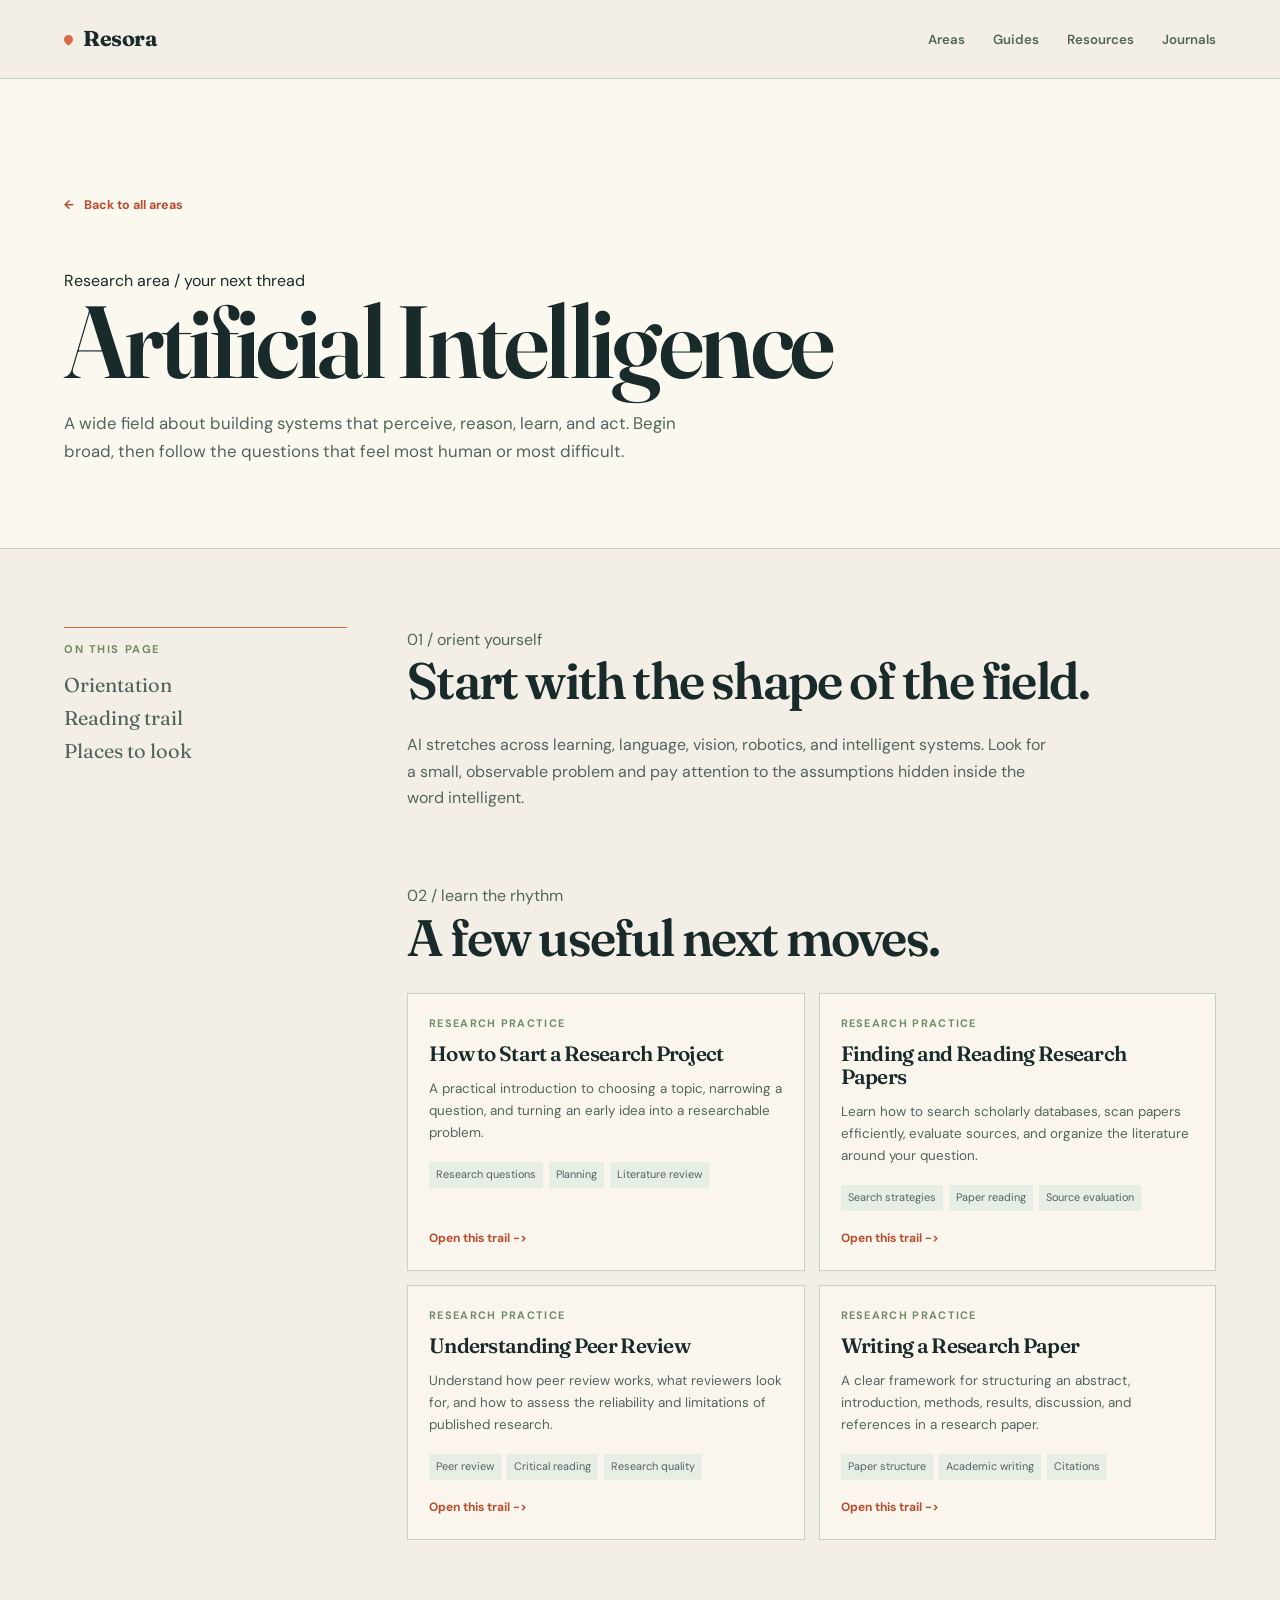
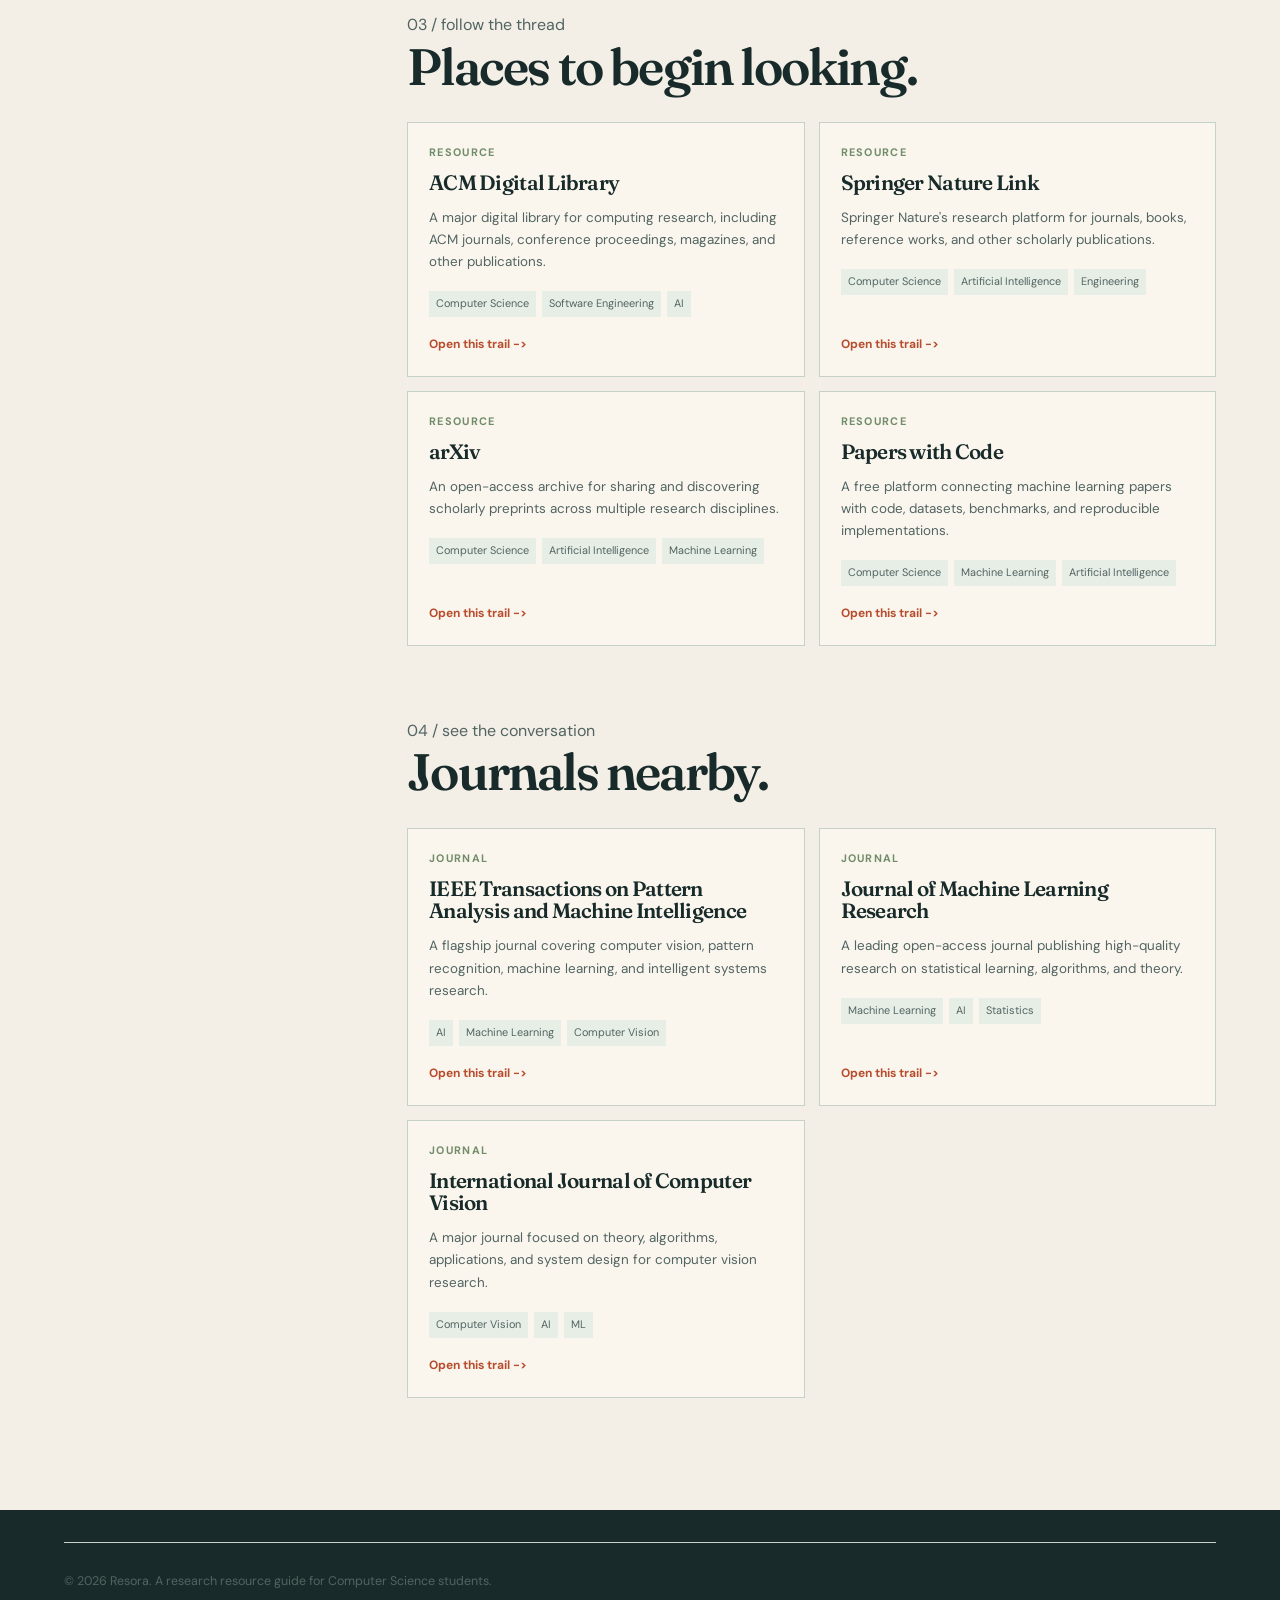
==== area.html @ b77bb951 "feat: divide sections into seprate html files" ====
<!DOCTYPE html>
<html lang="en">
  <head>
    <meta charset="UTF-8" />
    <meta name="viewport" content="width=device-width, initial-scale=1.0" />
    <meta name="description" content="A focused Computer Science research area guide from Resora." />
    <title>Research Area | Resora</title>
    <link rel="stylesheet" href="style.css" />
  </head>
  <body class="area-page">
    <header>
      <nav>
        <a href="index.html" aria-label="Resora home">Resora</a>
        <ul>
          <li><a href="index.html#areas">Areas</a></li>
          <li><a href="index.html#guides">Guides</a></li>
          <li><a href="index.html#resources">Resources</a></li>
          <li><a href="index.html#journals">Journals</a></li>
        </ul>
      </nav>
    </header>

    <main>
      <section class="area-hero">
        <div class="area-hero-inner">
          <a class="area-back" href="index.html#areas">Back to all areas</a>
          <p class="eyebrow">Research area / your next thread</p>
          <h1 id="area-title">Research area</h1>
          <p class="area-intro" id="area-intro"></p>
        </div>
      </section>

      <div class="area-content">
        <aside class="area-sidebar">
          <p>On this page</p>
          <span>Orientation<br />Reading trail<br />Places to look</span>
        </aside>

        <div>
          <section class="area-section">
            <p class="eyebrow">01 / orient yourself</p>
            <h2>Start with the shape of the field.</h2>
            <p id="area-description"></p>
          </section>

          <section class="area-section">
            <p class="eyebrow">02 / learn the rhythm</p>
            <h2>A few useful next moves.</h2>
            <div class="area-results" id="guide-results"></div>
          </section>

          <section class="area-section">
            <p class="eyebrow">03 / follow the thread</p>
            <h2>Places to begin looking.</h2>
            <div class="area-results" id="resource-results"></div>
          </section>

          <section class="area-section">
            <p class="eyebrow">04 / see the conversation</p>
            <h2>Journals nearby.</h2>
            <div class="area-results" id="journal-results"></div>
          </section>
        </div>
      </div>
    </main>

    <footer>
      <p class="area-footer">&copy; 2026 Resora. A research resource guide for Computer Science students.</p>
    </footer>

    <script type="module" src="area.js"></script>
  </body>
</html>
---- style.css ----
@import url('https://fonts.googleapis.com/css2?family=DM+Sans:wght@400;500;600;700&family=Fraunces:opsz,wght@9..144,500;9..144,600;9..144,700&display=swap');

:root {
  --ink: #182b2a;
  --ink-soft: #526462;
  --paper: #f3efe7;
  --paper-light: #fbf8f0;
  --paper-deep: #e3ebe4;
  --line: #c6d1c8;
  --accent: #d96b43;
  --accent-dark: #b84c2d;
  --moss: #718c68;
  --max-width: 1180px;
  --serif: "Fraunces", Georgia, serif;
  --sans: "DM Sans", Arial, sans-serif;
}

* {
  margin: 0;
  padding: 0;
  box-sizing: border-box;
}

html {
  scroll-behavior: smooth;
}

body {
  min-width: 320px;
  color: var(--ink);
  background: var(--paper);
  font-family: var(--sans);
  line-height: 1.65;
}

body::before {
  position: fixed;
  inset: 0;
  z-index: -1;
  pointer-events: none;
  content: "";
  opacity: 0.34;
  background-image: linear-gradient(115deg, rgba(113, 140, 104, 0.08) 1px, transparent 1px), linear-gradient(25deg, rgba(217, 107, 67, 0.05) 1px, transparent 1px);
  background-size: 74px 74px, 108px 108px;
}

a {
  color: inherit;
  text-decoration: none;
}

button,
input,
select,
textarea {
  font: inherit;
}

header {
  position: sticky;
  top: 0;
  z-index: 10;
  border-bottom: 1px solid var(--line);
  background: rgba(243, 239, 231, 0.92);
}

nav,
main > section > div,
footer > p {
  width: min(90%, var(--max-width));
  margin: 0 auto;
}

nav {
  min-height: 78px;
  display: flex;
  align-items: center;
  justify-content: space-between;
  gap: 32px;
}

nav > a {
  color: var(--ink);
  font-family: var(--serif);
  font-size: 1.35rem;
  font-weight: 700;
  letter-spacing: -0.02em;
}

nav > a::before {
  display: inline-block;
  width: 9px;
  height: 9px;
  margin: 0 10px 2px 0;
  content: "";
  background: var(--accent);
  border-radius: 50% 50% 50% 0;
  transform: rotate(-45deg);
}

nav ul {
  display: flex;
  gap: 28px;
  list-style: none;
}

nav li a {
  position: relative;
  color: var(--ink-soft);
  font-size: 0.83rem;
  font-weight: 600;
}

nav li a::after {
  position: absolute;
  right: 0;
  bottom: -8px;
  left: 0;
  height: 2px;
  content: "";
  background: var(--accent);
  transform: scaleX(0);
  transform-origin: left;
  transition: transform 180ms ease;
}

nav li a:hover,
nav li a:focus-visible {
  color: var(--accent-dark);
}

nav li a:hover::after,
nav li a:focus-visible::after {
  transform: scaleX(1);
}

main > section {
  padding: 112px 0;
  border-bottom: 1px solid var(--line);
}

main > section > div > p:first-child {
  margin-bottom: 14px;
  color: var(--moss);
  font-size: 0.72rem;
  font-weight: 700;
  letter-spacing: 0.16em;
  text-transform: uppercase;
}

h1,
h2,
h3 {
  font-family: var(--serif);
  font-weight: 600;
  letter-spacing: -0.035em;
}

h2 {
  margin-bottom: 13px;
  font-size: clamp(2rem, 4vw, 3.25rem);
  line-height: 1.08;
}

main > section > div > p:nth-of-type(2) {
  max-width: 650px;
  color: var(--ink-soft);
}

.resource-controls {
  margin-top: 30px;
}

.search-label {
  display: block;
  margin-bottom: 8px;
  color: var(--ink);
  font-size: 0.78rem;
  font-weight: 700;
}

#search-input {
  width: min(100%, 520px);
  min-height: 48px;
  padding: 0 15px;
  border: 1px solid var(--line);
  color: var(--ink);
  background: var(--paper);
}

#search-input:focus {
  outline: 2px solid var(--accent);
  outline-offset: 2px;
}

.category-list {
  display: flex;
  flex-wrap: wrap;
  gap: 8px;
  margin-top: 16px;
}

.category-btn {
  padding: 8px 12px;
  border: 1px solid var(--line);
  color: var(--ink-soft);
  background: transparent;
  cursor: pointer;
  font-size: 0.76rem;
  font-weight: 600;
}

.category-btn:hover,
.category-btn:focus-visible,
.category-btn.active {
  border-color: var(--ink);
  color: var(--paper-light);
  background: var(--ink);
}

#hero {
  position: relative;
  min-height: 680px;
  display: flex;
  align-items: center;
  overflow: hidden;
  background: var(--paper-light);
}

#hero::before {
  position: absolute;
  top: 13%;
  right: 7%;
  width: min(29vw, 360px);
  height: min(29vw, 360px);
  border: 1px solid var(--moss);
  border-radius: 50%;
  content: "";
  transform: rotate(8deg);
}

#hero::after {
  position: absolute;
  top: 18%;
  right: 11%;
  width: min(23vw, 285px);
  height: min(23vw, 285px);
  border: 1px solid var(--accent);
  border-radius: 50%;
  content: "";
  opacity: 0.7;
  transform: rotate(-13deg);
}

#hero > div {
  position: relative;
  z-index: 1;
}

#hero > div::after {
  position: absolute;
  top: 20px;
  right: -230px;
  width: 150px;
  height: 1px;
  content: "";
  background: var(--accent);
  box-shadow: 0 10px 0 var(--line), 0 20px 0 var(--line);
}

#hero h1 {
  max-width: 770px;
  margin-bottom: 25px;
  color: var(--ink);
  font-size: clamp(3.2rem, 7vw, 6.6rem);
  line-height: 0.93;
}

#hero h1::first-line {
  color: var(--ink);
}

#hero > div > p:nth-of-type(2) {
  max-width: 570px;
  font-size: 1.05rem;
}

#hero > div > a {
  display: inline-flex;
  align-items: center;
  min-height: 52px;
  margin-top: 32px;
  padding: 0 21px;
  color: var(--paper-light);
  background: var(--accent);
  font-size: 0.84rem;
  font-weight: 700;
  transition: background 180ms ease, transform 180ms ease;
}

#hero > div > a::after {
  margin-left: 18px;
  content: "";
  color: #ffe8da;
  font-size: 1.1rem;
}

#hero > div > a:hover,
#hero > div > a:focus-visible {
  background: var(--accent-dark);
  transform: translateY(-2px);
}

#resources {
  background: var(--paper-light);
}

#areas,
#journals,
#guides {
  background: var(--paper-deep);
}

.area-list {
  display: grid;
  grid-template-columns: repeat(4, minmax(0, 1fr));
  gap: 10px;
  margin-top: 42px;
}

.area-card {
  min-height: 130px;
  display: flex;
  align-items: flex-end;
  padding: 18px;
  border: 1px solid var(--line);
  color: var(--ink);
  background: rgba(251, 248, 240, 0.72);
  font-family: var(--serif);
  font-size: 1.15rem;
  line-height: 1.15;
  transition: color 180ms ease, background 180ms ease, transform 180ms ease;
}

.area-card span {
  align-self: flex-start;
  margin-bottom: auto;
  color: var(--moss);
  font-family: var(--sans);
  font-size: 0.7rem;
  font-weight: 700;
  letter-spacing: 0.1em;
}

.area-card:hover,
.area-card:focus-visible {
  color: var(--paper-light);
  background: var(--accent-dark);
  transform: translateY(-3px);
}

.area-card:hover span,
.area-card:focus-visible span {
  color: #f6d8cb;
}

#resources > div:last-child,
#journal-list,
#guide-list {
  margin-top: 42px;
  min-height: 145px;
  padding: 28px;
  border: 1px dashed var(--line);
  color: var(--ink-soft);
  background: rgba(251, 250, 246, 0.52);
}

#resources > div:last-child::before,
#journal-list::before,
#guide-list::before {
  content: "Curated materials will appear here";
  color: var(--accent-dark);
  font-family: var(--serif);
  font-size: 1.2rem;
}

#journal-list.has-content::before,
#guide-list.has-content::before,
#resource-container::before {
  display: none;
}

#resource-container,
#journal-list,
#guide-list {
  display: grid;
  grid-template-columns: repeat(2, minmax(0, 1fr));
  gap: 14px;
  min-height: 0;
  padding: 0;
  border: 0;
  background: transparent;
}

.resource-card,
.journal-card,
.guide-card {
  display: flex;
  min-height: 290px;
  flex-direction: column;
  padding: 25px;
  border: 1px solid var(--line);
  background: rgba(251, 248, 240, 0.88);
}

.journal-card {
  min-height: 245px;
}

.guide-card {
  min-height: 270px;
}

.resource-type {
  color: var(--accent-dark);
  font-size: 0.68rem;
  font-weight: 700;
  letter-spacing: 0.12em;
  text-transform: uppercase;
}

.resource-card h3,
.journal-card h3,
.guide-card h3 {
  margin-top: 7px;
  font-size: 1.65rem;
  line-height: 1.1;
}

.resource-description {
  margin-top: 15px;
  color: var(--ink-soft);
  font-size: 0.9rem;
}

.resource-fields {
  display: flex;
  flex-wrap: wrap;
  gap: 6px;
  margin-top: 18px;
}

.resource-fields span {
  padding: 4px 7px;
  color: var(--ink-soft);
  background: #e7eee6;
  font-size: 0.68rem;
}

.resource-info {
  display: flex;
  justify-content: space-between;
  gap: 12px;
  margin-top: auto;
  padding-top: 20px;
  color: var(--ink-soft);
  font-size: 0.72rem;
}

.guide-info {
  margin-top: auto;
  padding-top: 20px;
  color: var(--ink-soft);
  font-size: 0.72rem;
}

.resource-actions {
  margin-top: 16px;
  padding-top: 14px;
  border-top: 1px solid var(--line);
}

.resource-actions a {
  color: var(--accent-dark);
  font-size: 0.8rem;
  font-weight: 700;
}

.resource-actions a:hover,
.resource-actions a:focus-visible {
  color: var(--ink);
}

.no-results {
  grid-column: 1 / -1;
  color: var(--ink-soft);
}

footer {
  padding: 32px 0;
  color: #cdd2ce;
  background: var(--ink);
}

.hero-note {
  position: absolute;
  right: max(5%, calc((100% - var(--max-width)) / 2));
  bottom: 15%;
  width: 150px;
  padding-top: 14px;
  border-top: 1px solid var(--accent);
  color: var(--ink-soft);
  font-size: 0.72rem;
  letter-spacing: 0.08em;
  text-transform: uppercase;
}

.hero-note span {
  display: block;
  margin-bottom: 9px;
  color: var(--accent-dark);
  font-weight: 700;
}

.area-page {
  min-height: 100vh;
}

.area-hero {
  padding: 112px 0 82px;
  background: var(--paper-light);
}

.area-hero-inner,
.area-content,
.area-footer {
  width: min(90%, var(--max-width));
  margin: 0 auto;
}

.area-back {
  display: inline-flex;
  margin-bottom: 52px;
  color: var(--accent-dark);
  font-size: 0.78rem;
  font-weight: 700;
}

.area-back::before {
  margin-right: 10px;
  content: "←";
}

.area-hero h1 {
  max-width: 800px;
  margin-bottom: 22px;
  font-size: clamp(3.2rem, 8vw, 7rem);
  line-height: 0.92;
}

.area-intro {
  max-width: 620px;
  color: var(--ink-soft);
  font-size: 1.05rem;
}

.area-content {
  display: grid;
  grid-template-columns: minmax(180px, 0.7fr) minmax(0, 2fr);
  gap: 60px;
  padding-top: 78px;
  padding-bottom: 112px;
}

.area-sidebar {
  align-self: start;
  position: sticky;
  top: 110px;
  padding-top: 12px;
  border-top: 1px solid var(--accent);
}

.area-sidebar p {
  margin-bottom: 10px;
  color: var(--moss);
  font-size: 0.7rem;
  font-weight: 700;
  letter-spacing: 0.14em;
  text-transform: uppercase;
}

.area-sidebar span {
  color: var(--ink-soft);
  font-family: var(--serif);
  font-size: 1.25rem;
}

.area-section + .area-section {
  margin-top: 72px;
}

.area-section h2 {
  margin-bottom: 24px;
  font-size: clamp(2rem, 4vw, 3.4rem);
}

.area-section > p {
  max-width: 650px;
  color: var(--ink-soft);
}

.area-results {
  display: grid;
  grid-template-columns: repeat(2, minmax(0, 1fr));
  gap: 14px;
  margin-top: 28px;
}

.area-result {
  display: flex;
  min-height: 190px;
  flex-direction: column;
  padding: 21px;
  border: 1px solid var(--line);
  background: rgba(251, 248, 240, 0.78);
}

.area-result small {
  color: var(--moss);
  font-size: 0.68rem;
  font-weight: 700;
  letter-spacing: 0.12em;
  text-transform: uppercase;
}

.area-result h3 {
  margin-top: 10px;
  font-size: 1.3rem;
  line-height: 1.1;
}

.area-result p {
  margin-top: 12px;
  color: var(--ink-soft);
  font-size: 0.84rem;
}

.area-result a {
  margin-top: auto;
  padding-top: 18px;
  color: var(--accent-dark);
  font-size: 0.75rem;
  font-weight: 700;
}

.area-footer {
  padding: 28px 0 42px;
  border-top: 1px solid var(--line);
  color: var(--ink-soft);
  font-size: 0.78rem;
}

footer > p {
  font-size: 0.78rem;
}

@media (max-width: 760px) {
  nav {
    min-height: 68px;
  }

  nav ul {
    display: none;
  }

  main > section {
    padding: 64px 0;
  }

  #hero {
    min-height: 590px;
  }

  .hero-note {
    right: 7%;
    bottom: 9%;
  }

  #hero::before {
    top: auto;
    right: -90px;
    bottom: -50px;
    width: 270px;
    height: 270px;
  }

  #hero::after {
    top: auto;
    right: -62px;
    bottom: -22px;
    width: 215px;
    height: 215px;
  }

  #hero h1 {
    max-width: 560px;
    font-size: clamp(3rem, 14vw, 5rem);
  }

  #hero > div::after {
    display: none;
  }

  #resource-container,
  #journal-list,
  #guide-list,
  .area-list {
    grid-template-columns: 1fr;
  }

  .area-hero {
    padding: 72px 0 64px;
  }

  .area-content {
    display: block;
    padding-top: 58px;
    padding-bottom: 80px;
  }

  .area-sidebar {
    position: static;
    margin-bottom: 58px;
  }

  .area-results {
    grid-template-columns: 1fr;
  }
}

@media (min-width: 481px) and (max-width: 900px) {
  .area-list {
    grid-template-columns: repeat(2, minmax(0, 1fr));
  }
}

@media (max-width: 480px) {
  nav,
  main > section > div,
  footer > p {
    width: 86%;
  }

  #hero {
    min-height: 550px;
  }

  #hero h1 {
    font-size: 3.25rem;
  }

  #resources > div:last-child,
  #journal-list,
  #guide-list {
    padding: 22px;
  }
}
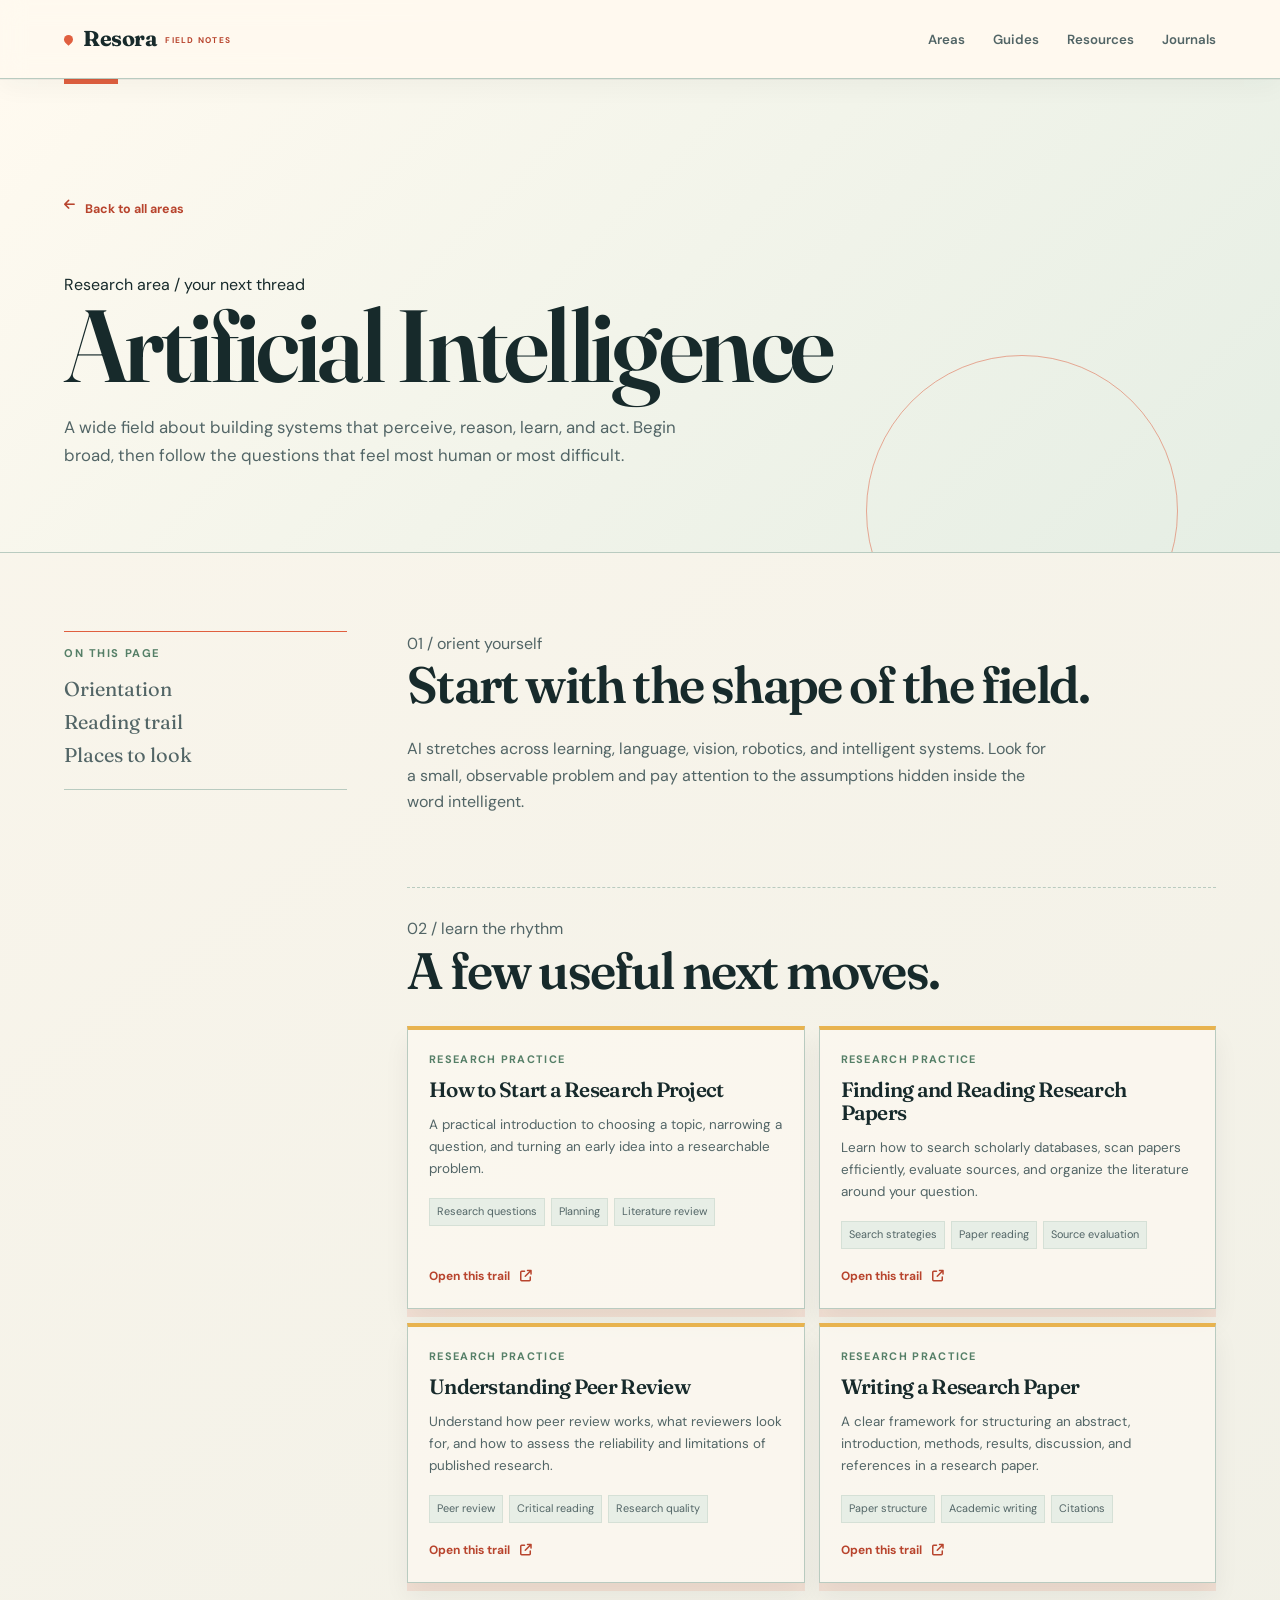
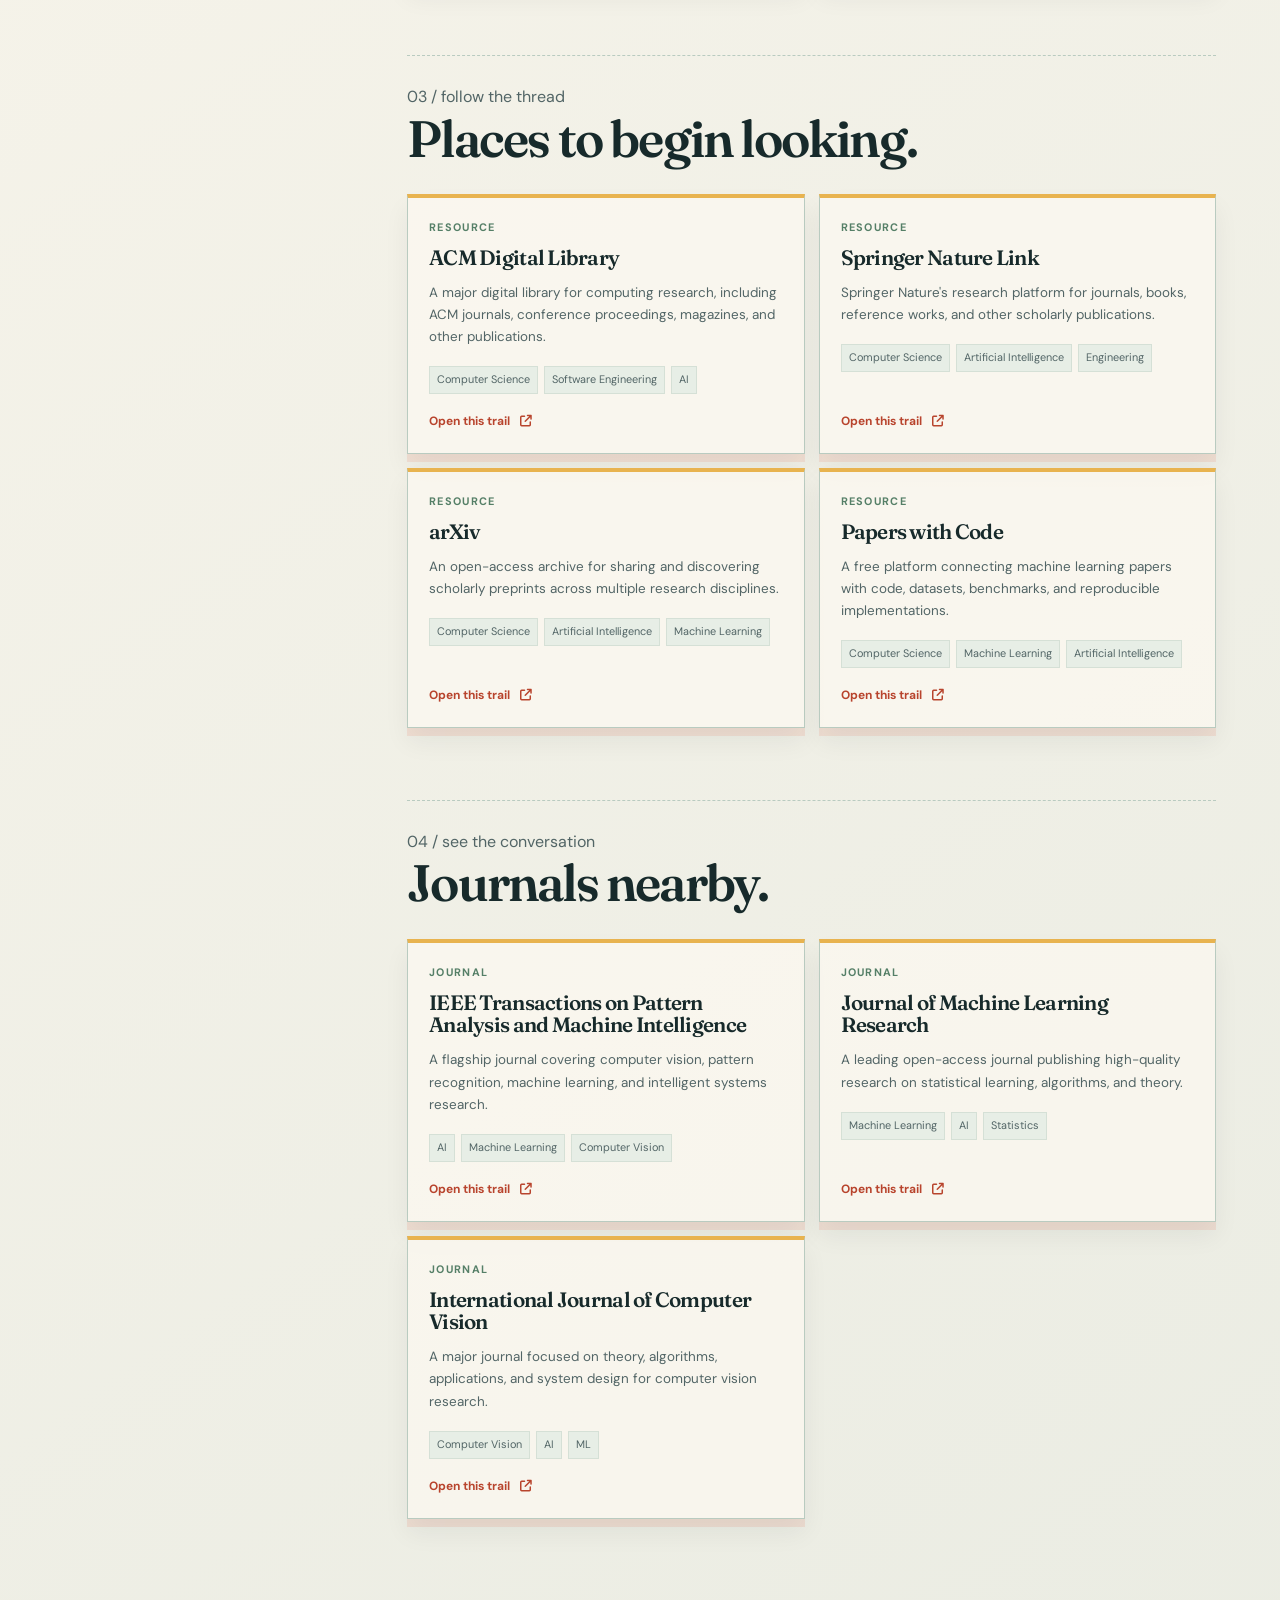
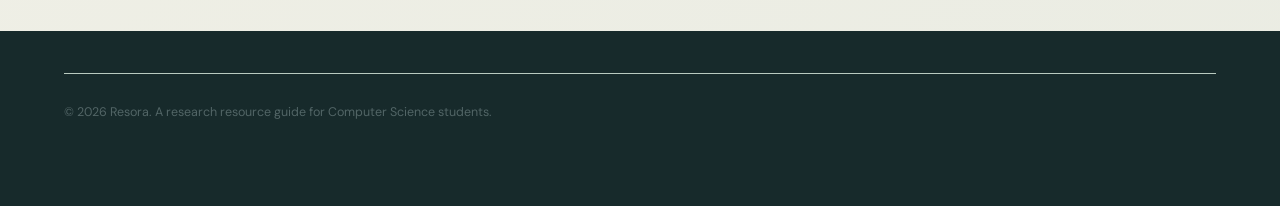
==== commit aa371727: "update: improve the overall layout theme" ====
--- a/area.html
+++ b/area.html
@@ -5,6 +5,10 @@
     <meta name="viewport" content="width=device-width, initial-scale=1.0" />
     <meta name="description" content="A focused Computer Science research area guide from Resora." />
     <title>Research Area | Resora</title>
+    <link
+      rel="stylesheet"
+      href="https://cdnjs.cloudflare.com/ajax/libs/font-awesome/6.7.2/css/all.min.css"
+    />
     <link rel="stylesheet" href="style.css" />
   </head>
   <body class="area-page">
@@ -12,10 +16,10 @@
       <nav>
         <a href="index.html" aria-label="Resora home">Resora</a>
         <ul>
-          <li><a href="index.html#areas">Areas</a></li>
-          <li><a href="index.html#guides">Guides</a></li>
-          <li><a href="index.html#resources">Resources</a></li>
-          <li><a href="index.html#journals">Journals</a></li>
+          <li><a href="#area-orientation">Areas</a></li>
+          <li><a href="#area-guides">Guides</a></li>
+          <li><a href="#area-resources">Resources</a></li>
+          <li><a href="#area-journals">Journals</a></li>
         </ul>
       </nav>
     </header>
@@ -23,7 +27,7 @@
     <main>
       <section class="area-hero">
         <div class="area-hero-inner">
-          <a class="area-back" href="index.html#areas">Back to all areas</a>
+          <a class="area-back" href="index.html#areas"><i class="fa-solid fa-arrow-left" aria-hidden="true"></i> Back to all areas</a>
           <p class="eyebrow">Research area / your next thread</p>
           <h1 id="area-title">Research area</h1>
           <p class="area-intro" id="area-intro"></p>
@@ -37,25 +41,25 @@
         </aside>
 
         <div>
-          <section class="area-section">
+          <section class="area-section" id="area-orientation">
             <p class="eyebrow">01 / orient yourself</p>
             <h2>Start with the shape of the field.</h2>
             <p id="area-description"></p>
           </section>
 
-          <section class="area-section">
+          <section class="area-section" id="area-guides">
             <p class="eyebrow">02 / learn the rhythm</p>
             <h2>A few useful next moves.</h2>
             <div class="area-results" id="guide-results"></div>
           </section>
 
-          <section class="area-section">
+          <section class="area-section" id="area-resources">
             <p class="eyebrow">03 / follow the thread</p>
             <h2>Places to begin looking.</h2>
             <div class="area-results" id="resource-results"></div>
           </section>
 
-          <section class="area-section">
+          <section class="area-section" id="area-journals">
             <p class="eyebrow">04 / see the conversation</p>
             <h2>Journals nearby.</h2>
             <div class="area-results" id="journal-results"></div>
--- a/style.css
+++ b/style.css
@@ -1,15 +1,17 @@
 @import url('https://fonts.googleapis.com/css2?family=DM+Sans:wght@400;500;600;700&family=Fraunces:opsz,wght@9..144,500;9..144,600;9..144,700&display=swap');
 
 :root {
-  --ink: #182b2a;
-  --ink-soft: #526462;
-  --paper: #f3efe7;
-  --paper-light: #fbf8f0;
-  --paper-deep: #e3ebe4;
-  --line: #c6d1c8;
-  --accent: #d96b43;
-  --accent-dark: #b84c2d;
-  --moss: #718c68;
+  --ink: #172a2b;
+  --ink-soft: #526566;
+  --paper: #f2eee4;
+  --paper-light: #fffaf0;
+  --paper-deep: #dfe9e1;
+  --line: #b9cbc0;
+  --accent: #e05f3f;
+  --accent-dark: #b8442d;
+  --moss: #557f67;
+  --signal: #e8b34f;
+  --shadow: 0 16px 34px rgba(23, 42, 43, 0.1);
   --max-width: 1180px;
   --serif: "Fraunces", Georgia, serif;
   --sans: "DM Sans", Arial, sans-serif;
@@ -31,17 +33,7 @@
   background: var(--paper);
   font-family: var(--sans);
   line-height: 1.65;
-}
-
-body::before {
-  position: fixed;
-  inset: 0;
-  z-index: -1;
-  pointer-events: none;
-  content: "";
-  opacity: 0.34;
-  background-image: linear-gradient(115deg, rgba(113, 140, 104, 0.08) 1px, transparent 1px), linear-gradient(25deg, rgba(217, 107, 67, 0.05) 1px, transparent 1px);
-  background-size: 74px 74px, 108px 108px;
+  background-image: linear-gradient(145deg, rgba(255, 250, 240, 0.7), rgba(223, 233, 225, 0.42));
 }
 
 a {
@@ -61,7 +53,9 @@
   top: 0;
   z-index: 10;
   border-bottom: 1px solid var(--line);
-  background: rgba(243, 239, 231, 0.92);
+  background: rgba(255, 250, 240, 0.9);
+  box-shadow: 0 1px 0 rgba(23, 42, 43, 0.05), 0 8px 24px rgba(23, 42, 43, 0.04);
+  backdrop-filter: blur(12px);
 }
 
 nav,
@@ -85,6 +79,16 @@
   font-size: 1.35rem;
   font-weight: 700;
   letter-spacing: -0.02em;
+}
+
+nav > a::after {
+  margin-left: 9px;
+  color: var(--accent-dark);
+  content: "FIELD NOTES";
+  font-family: var(--sans);
+  font-size: 0.52rem;
+  letter-spacing: 0.15em;
+  vertical-align: middle;
 }
 
 nav > a::before {
@@ -135,8 +139,19 @@
 }
 
 main > section {
-  padding: 112px 0;
+  position: relative;
+  padding: 86px 50px;
   border-bottom: 1px solid var(--line);
+}
+
+main > section:not(#hero)::before {
+  position: absolute;
+  top: 0;
+  left: max(5%, calc((100% - var(--max-width)) / 2));
+  width: 54px;
+  height: 5px;
+  content: "";
+  background: var(--accent);
 }
 
 main > section > div > p:first-child {
@@ -169,6 +184,10 @@
 
 .resource-controls {
   margin-top: 30px;
+  padding: 22px;
+  border: 1px solid var(--line);
+  border-left: 5px solid var(--signal);
+  background: rgba(242, 238, 228, 0.72);
 }
 
 .search-label {
@@ -186,11 +205,16 @@
   border: 1px solid var(--line);
   color: var(--ink);
   background: var(--paper);
+  box-shadow: inset 0 -2px 0 rgba(23, 42, 43, 0.06);
+  transition: border-color 180ms ease, box-shadow 180ms ease, background 180ms ease;
 }
 
 #search-input:focus {
-  outline: 2px solid var(--accent);
+  outline: 0;
+  border-color: var(--accent);
   outline-offset: 2px;
+  background: var(--paper-light);
+  box-shadow: 0 0 0 3px rgba(224, 95, 63, 0.14), inset 0 -2px 0 var(--accent);
 }
 
 .category-list {
@@ -200,6 +224,37 @@
   margin-top: 16px;
 }
 
+.resource-filter-status {
+  display: flex;
+  align-items: center;
+  justify-content: space-between;
+  gap: 16px;
+  margin-top: 22px;
+}
+
+#resource-count {
+  color: var(--ink);
+  font-size: 0.8rem;
+  font-weight: 700;
+}
+
+.clear-filters {
+  padding: 0;
+  border: 0;
+  color: var(--accent-dark);
+  background: transparent;
+  cursor: pointer;
+  font-size: 0.78rem;
+  font-weight: 700;
+  text-decoration: underline;
+  text-underline-offset: 3px;
+}
+
+.clear-filters:hover,
+.clear-filters:focus-visible {
+  color: var(--ink);
+}
+
 .category-btn {
   padding: 8px 12px;
   border: 1px solid var(--line);
@@ -208,6 +263,7 @@
   cursor: pointer;
   font-size: 0.76rem;
   font-weight: 600;
+  transition: color 160ms ease, border-color 160ms ease, background 160ms ease, transform 160ms ease;
 }
 
 .category-btn:hover,
@@ -216,15 +272,18 @@
   border-color: var(--ink);
   color: var(--paper-light);
   background: var(--ink);
+  box-shadow: 3px 3px 0 var(--signal);
+  transform: translate(-1px, -1px);
 }
 
 #hero {
   position: relative;
-  min-height: 680px;
+  min-height: 570px;
   display: flex;
   align-items: center;
   overflow: hidden;
-  background: var(--paper-light);
+  background: linear-gradient(135deg, var(--paper-light) 0%, #f8f0dc 62%, #e5eee4 100%);
+  perspective: 1000px;
 }
 
 #hero::before {
@@ -255,6 +314,7 @@
 #hero > div {
   position: relative;
   z-index: 1;
+  transform: translateZ(20px);
 }
 
 #hero > div::after {
@@ -274,6 +334,7 @@
   color: var(--ink);
   font-size: clamp(3.2rem, 7vw, 6.6rem);
   line-height: 0.93;
+  text-wrap: balance;
 }
 
 #hero h1::first-line {
@@ -309,6 +370,7 @@
 #hero > div > a:focus-visible {
   background: var(--accent-dark);
   transform: translateY(-2px);
+  box-shadow: 5px 5px 0 var(--signal);
 }
 
 #resources {
@@ -326,6 +388,7 @@
   grid-template-columns: repeat(4, minmax(0, 1fr));
   gap: 10px;
   margin-top: 42px;
+  perspective: 900px;
 }
 
 .area-card {
@@ -339,7 +402,10 @@
   font-family: var(--serif);
   font-size: 1.15rem;
   line-height: 1.15;
-  transition: color 180ms ease, background 180ms ease, transform 180ms ease;
+  box-shadow: 0 8px 0 rgba(85, 127, 103, 0.14), 0 14px 24px rgba(23, 42, 43, 0.06);
+  transform: translateZ(0) rotateX(0deg);
+  transform-style: preserve-3d;
+  transition: color 180ms ease, background 180ms ease, transform 180ms ease, box-shadow 180ms ease;
 }
 
 .area-card span {
@@ -356,7 +422,8 @@
 .area-card:focus-visible {
   color: var(--paper-light);
   background: var(--accent-dark);
-  transform: translateY(-3px);
+  box-shadow: 0 12px 0 var(--signal), 0 18px 26px rgba(23, 42, 43, 0.14);
+  transform: translateY(-5px) rotateX(3deg) rotateY(-2deg);
 }
 
 .area-card:hover span,
@@ -400,6 +467,7 @@
   padding: 0;
   border: 0;
   background: transparent;
+  perspective: 1100px;
 }
 
 .resource-card,
@@ -410,7 +478,28 @@
   flex-direction: column;
   padding: 25px;
   border: 1px solid var(--line);
+  border-top: 4px solid var(--moss);
   background: rgba(251, 248, 240, 0.88);
+  box-shadow: 0 8px 0 rgba(85, 127, 103, 0.12), 0 14px 26px rgba(23, 42, 43, 0.06);
+  transform: translateZ(0) rotateX(0deg);
+  transform-style: preserve-3d;
+  transition: border-color 180ms ease, box-shadow 180ms ease, transform 180ms ease;
+}
+
+.resource-card:hover,
+.journal-card:hover,
+.guide-card:hover,
+.area-result:hover {
+  border-color: var(--accent);
+  box-shadow: 0 12px 0 rgba(224, 95, 63, 0.3), var(--shadow);
+  transform: translateY(-6px) rotateX(2deg) rotateY(-1deg);
+}
+
+.card-mark {
+  align-self: flex-end;
+  color: var(--signal);
+  font-size: 1.1rem;
+  line-height: 0;
 }
 
 .journal-card {
@@ -455,6 +544,7 @@
   color: var(--ink-soft);
   background: #e7eee6;
   font-size: 0.68rem;
+  border: 1px solid rgba(85, 127, 103, 0.12);
 }
 
 .resource-info {
@@ -491,9 +581,34 @@
   color: var(--ink);
 }
 
+.resource-actions a .fa-arrow-up-right-from-square,
+.area-result a .fa-arrow-up-right-from-square {
+  margin-left: 7px;
+  transition: transform 180ms ease;
+}
+
+.resource-actions a:hover .fa-arrow-up-right-from-square,
+.area-result a:hover .fa-arrow-up-right-from-square {
+  transform: translate(3px, -3px);
+}
+
 .no-results {
   grid-column: 1 / -1;
-  color: var(--ink-soft);
+  padding: 30px;
+  border: 1px dashed var(--line);
+  background: rgba(251, 248, 240, 0.72);
+  color: var(--ink-soft);
+}
+
+.no-results h3 {
+  margin-bottom: 12px;
+  color: var(--ink);
+  font-size: 1.5rem;
+}
+
+.no-results ul {
+  margin-top: 4px;
+  padding-left: 20px;
 }
 
 footer {
@@ -527,8 +642,22 @@
 }
 
 .area-hero {
+  position: relative;
+  overflow: hidden;
   padding: 112px 0 82px;
-  background: var(--paper-light);
+  background: linear-gradient(135deg, var(--paper-light), #e5eee4);
+}
+
+.area-hero::after {
+  position: absolute;
+  right: 8%;
+  bottom: -115px;
+  width: 310px;
+  height: 310px;
+  border: 1px solid var(--accent);
+  border-radius: 50%;
+  content: "";
+  opacity: 0.5;
 }
 
 .area-hero-inner,
@@ -546,9 +675,8 @@
   font-weight: 700;
 }
 
-.area-back::before {
+.area-back .fa-arrow-left {
   margin-right: 10px;
-  content: "←";
 }
 
 .area-hero h1 {
@@ -578,6 +706,8 @@
   top: 110px;
   padding-top: 12px;
   border-top: 1px solid var(--accent);
+  border-bottom: 1px solid var(--line);
+  padding-bottom: 18px;
 }
 
 .area-sidebar p {
@@ -596,7 +726,10 @@
 }
 
 .area-section + .area-section {
+  position: relative;
   margin-top: 72px;
+  padding-top: 28px;
+  border-top: 1px dashed var(--line);
 }
 
 .area-section h2 {
@@ -614,6 +747,7 @@
   grid-template-columns: repeat(2, minmax(0, 1fr));
   gap: 14px;
   margin-top: 28px;
+  perspective: 1000px;
 }
 
 .area-result {
@@ -622,7 +756,12 @@
   flex-direction: column;
   padding: 21px;
   border: 1px solid var(--line);
+  border-top: 4px solid var(--signal);
   background: rgba(251, 248, 240, 0.78);
+  box-shadow: 0 8px 0 rgba(224, 95, 63, 0.12), 0 14px 24px rgba(23, 42, 43, 0.06);
+  transform: translateZ(0) rotateX(0deg);
+  transform-style: preserve-3d;
+  transition: border-color 180ms ease, box-shadow 180ms ease, transform 180ms ease;
 }
 
 .area-result small {
@@ -664,6 +803,47 @@
   font-size: 0.78rem;
 }
 
+@media (prefers-reduced-motion: no-preference) {
+  #hero > div,
+  .area-hero-inner {
+    animation: arrive 700ms ease both;
+  }
+
+  .area-card,
+  .resource-card,
+  .journal-card,
+  .guide-card,
+  .area-result {
+    animation: card-arrive 500ms ease both;
+  }
+
+  .area-card:nth-child(2),
+  .resource-card:nth-child(2),
+  .journal-card:nth-child(2),
+  .guide-card:nth-child(2),
+  .area-result:nth-child(2) {
+    animation-delay: 70ms;
+  }
+
+  .area-card:nth-child(3),
+  .resource-card:nth-child(3),
+  .journal-card:nth-child(3),
+  .guide-card:nth-child(3),
+  .area-result:nth-child(3) {
+    animation-delay: 140ms;
+  }
+}
+
+@keyframes arrive {
+  from { opacity: 0; transform: translateY(16px); }
+  to { opacity: 1; transform: translateY(0); }
+}
+
+@keyframes card-arrive {
+  from { opacity: 0; transform: translateY(10px); }
+  to { opacity: 1; transform: translateY(0); }
+}
+
 @media (max-width: 760px) {
   nav {
     min-height: 68px;
@@ -678,7 +858,7 @@
   }
 
   #hero {
-    min-height: 590px;
+    min-height: 520px;
   }
 
   .hero-note {
@@ -738,6 +918,17 @@
   }
 }
 
+@media (prefers-reduced-motion: reduce) {
+  .area-card,
+  .resource-card,
+  .journal-card,
+  .guide-card,
+  .area-result {
+    transform: none;
+    transition: none;
+  }
+}
+
 @media (min-width: 481px) and (max-width: 900px) {
   .area-list {
     grid-template-columns: repeat(2, minmax(0, 1fr));
@@ -765,3 +956,293 @@
     padding: 22px;
   }
 }
+
+/* Homepage trail layout */
+.section-intro {
+  position: relative;
+}
+
+.section-intro::after {
+  position: absolute;
+  top: 4px;
+  right: 0;
+  width: 38px;
+  height: 8px;
+  border-top: 1px solid var(--accent);
+  border-bottom: 1px solid var(--accent);
+  content: "";
+  opacity: 0.8;
+}
+
+#hero {
+  min-height: 620px;
+  background:
+    radial-gradient(circle at 82% 32%, rgba(232, 179, 79, 0.18) 0 7%, transparent 7.2%),
+    linear-gradient(135deg, var(--paper-light) 0%, #f8f0dc 56%, #dce9df 100%);
+}
+
+#hero > div:first-child {
+  max-width: 720px;
+}
+
+#hero h1 {
+  max-width: 680px;
+  margin-bottom: 28px;
+  font-size: clamp(3.8rem, 8vw, 7.8rem);
+  line-height: 0.88;
+}
+
+#hero > div > p:nth-of-type(2) {
+  max-width: 510px;
+  font-size: 1.08rem;
+  line-height: 1.7;
+}
+
+.hero-actions {
+  display: flex;
+  align-items: center;
+  flex-wrap: wrap;
+  gap: 24px;
+  margin-top: 34px;
+}
+
+#hero .hero-actions > a {
+  margin-top: 0;
+}
+
+#hero .hero-actions .text-link {
+  min-height: auto;
+  padding: 0;
+  color: var(--ink);
+  background: transparent;
+  font-size: 0.82rem;
+}
+
+#hero .hero-actions .text-link:hover,
+#hero .hero-actions .text-link:focus-visible {
+  color: var(--accent-dark);
+  background: transparent;
+  box-shadow: none;
+  transform: none;
+}
+
+.hero-note {
+  width: 175px;
+  color: var(--ink-soft);
+}
+
+.hero-note span {
+  font-size: 0.62rem;
+  letter-spacing: 0.14em;
+}
+
+#journey {
+  background: var(--paper-light);
+}
+
+.journey-path {
+  position: relative;
+  display: grid;
+  grid-template-columns: repeat(4, minmax(0, 1fr));
+  gap: 18px;
+  margin-top: 58px;
+}
+
+.journey-path::before {
+  position: absolute;
+  top: 17px;
+  right: 8%;
+  left: 8%;
+  height: 1px;
+  content: "";
+  background: var(--line);
+}
+
+.journey-step {
+  position: relative;
+  z-index: 1;
+  padding-right: 12px;
+}
+
+.step-number {
+  display: block;
+  margin-bottom: 13px;
+  color: var(--accent-dark);
+  font-size: 0.7rem;
+  font-weight: 700;
+  letter-spacing: 0.12em;
+}
+
+.step-marker {
+  display: block;
+  width: 36px;
+  height: 36px;
+  margin-bottom: 22px;
+  padding: 8px;
+  border: 2px solid var(--paper-light);
+  border-radius: 50%;
+  background: var(--accent);
+  box-shadow: 0 0 0 1px var(--accent);
+  color: var(--paper-light);
+  font-size: 0.82rem;
+  text-align: center;
+}
+
+.journey-step:nth-child(2) .step-marker {
+  background: var(--moss);
+  box-shadow: 0 0 0 1px var(--moss);
+}
+
+.journey-step:nth-child(3) .step-marker {
+  background: var(--signal);
+  box-shadow: 0 0 0 1px var(--signal);
+}
+
+.journey-step h3,
+.why-grid h3 {
+  margin-bottom: 9px;
+  font-size: 1.25rem;
+  line-height: 1.1;
+}
+
+.journey-step p,
+.why-grid p {
+  color: var(--ink-soft);
+  font-size: 0.85rem;
+  line-height: 1.55;
+}
+
+#areas {
+  background: var(--paper-deep);
+}
+
+#resources {
+  background: var(--paper-light);
+}
+
+#guides,
+#journals {
+  background: var(--paper-deep);
+}
+
+#why-resora {
+  background: #d5e3d7;
+}
+
+.why-grid {
+  display: grid;
+  grid-template-columns: repeat(3, minmax(0, 1fr));
+  gap: 1px;
+  margin-top: 48px;
+  border-top: 1px solid var(--line);
+  border-bottom: 1px solid var(--line);
+}
+
+.why-grid article {
+  min-height: 190px;
+  padding: 28px 24px 28px 0;
+}
+
+.why-grid article + article {
+  padding-left: 24px;
+  border-left: 1px solid var(--line);
+}
+
+.why-mark {
+  display: block;
+  margin-bottom: 24px;
+  color: var(--accent-dark);
+  font-size: 1.65rem;
+  line-height: 1;
+}
+
+footer {
+  padding: 42px 0;
+}
+
+.footer-inner {
+  width: min(90%, var(--max-width));
+  margin: 0 auto;
+  display: flex;
+  align-items: flex-end;
+  justify-content: space-between;
+  gap: 28px;
+}
+
+.footer-inner > div {
+  max-width: 330px;
+}
+
+.footer-brand {
+  display: inline-block;
+  margin-bottom: 8px;
+  color: var(--paper-light);
+  font-family: var(--serif);
+  font-size: 1.45rem;
+  font-weight: 700;
+}
+
+.footer-inner p {
+  color: #cdd2ce;
+  font-size: 0.78rem;
+}
+
+@media (max-width: 760px) {
+  #hero {
+    min-height: 600px;
+  }
+
+  .journey-path,
+  .why-grid {
+    grid-template-columns: 1fr;
+  }
+
+  .journey-path {
+    gap: 27px;
+    margin-top: 42px;
+  }
+
+  .journey-path::before {
+    top: 17px;
+    bottom: 17px;
+    left: 4px;
+    width: 1px;
+    height: auto;
+  }
+
+  .journey-step {
+    min-height: 84px;
+    padding-left: 34px;
+  }
+
+  .step-number {
+    margin-bottom: 8px;
+  }
+
+  .step-marker {
+    position: absolute;
+    top: 0;
+    left: 0;
+    margin: 0;
+  }
+
+  .why-grid {
+    margin-top: 36px;
+  }
+
+  .why-grid article,
+  .why-grid article + article {
+    min-height: 0;
+    padding: 24px 0;
+    border-left: 0;
+  }
+
+  .why-grid article + article {
+    border-top: 1px solid var(--line);
+  }
+
+  .footer-inner {
+    align-items: flex-start;
+    flex-direction: column;
+  }
+}
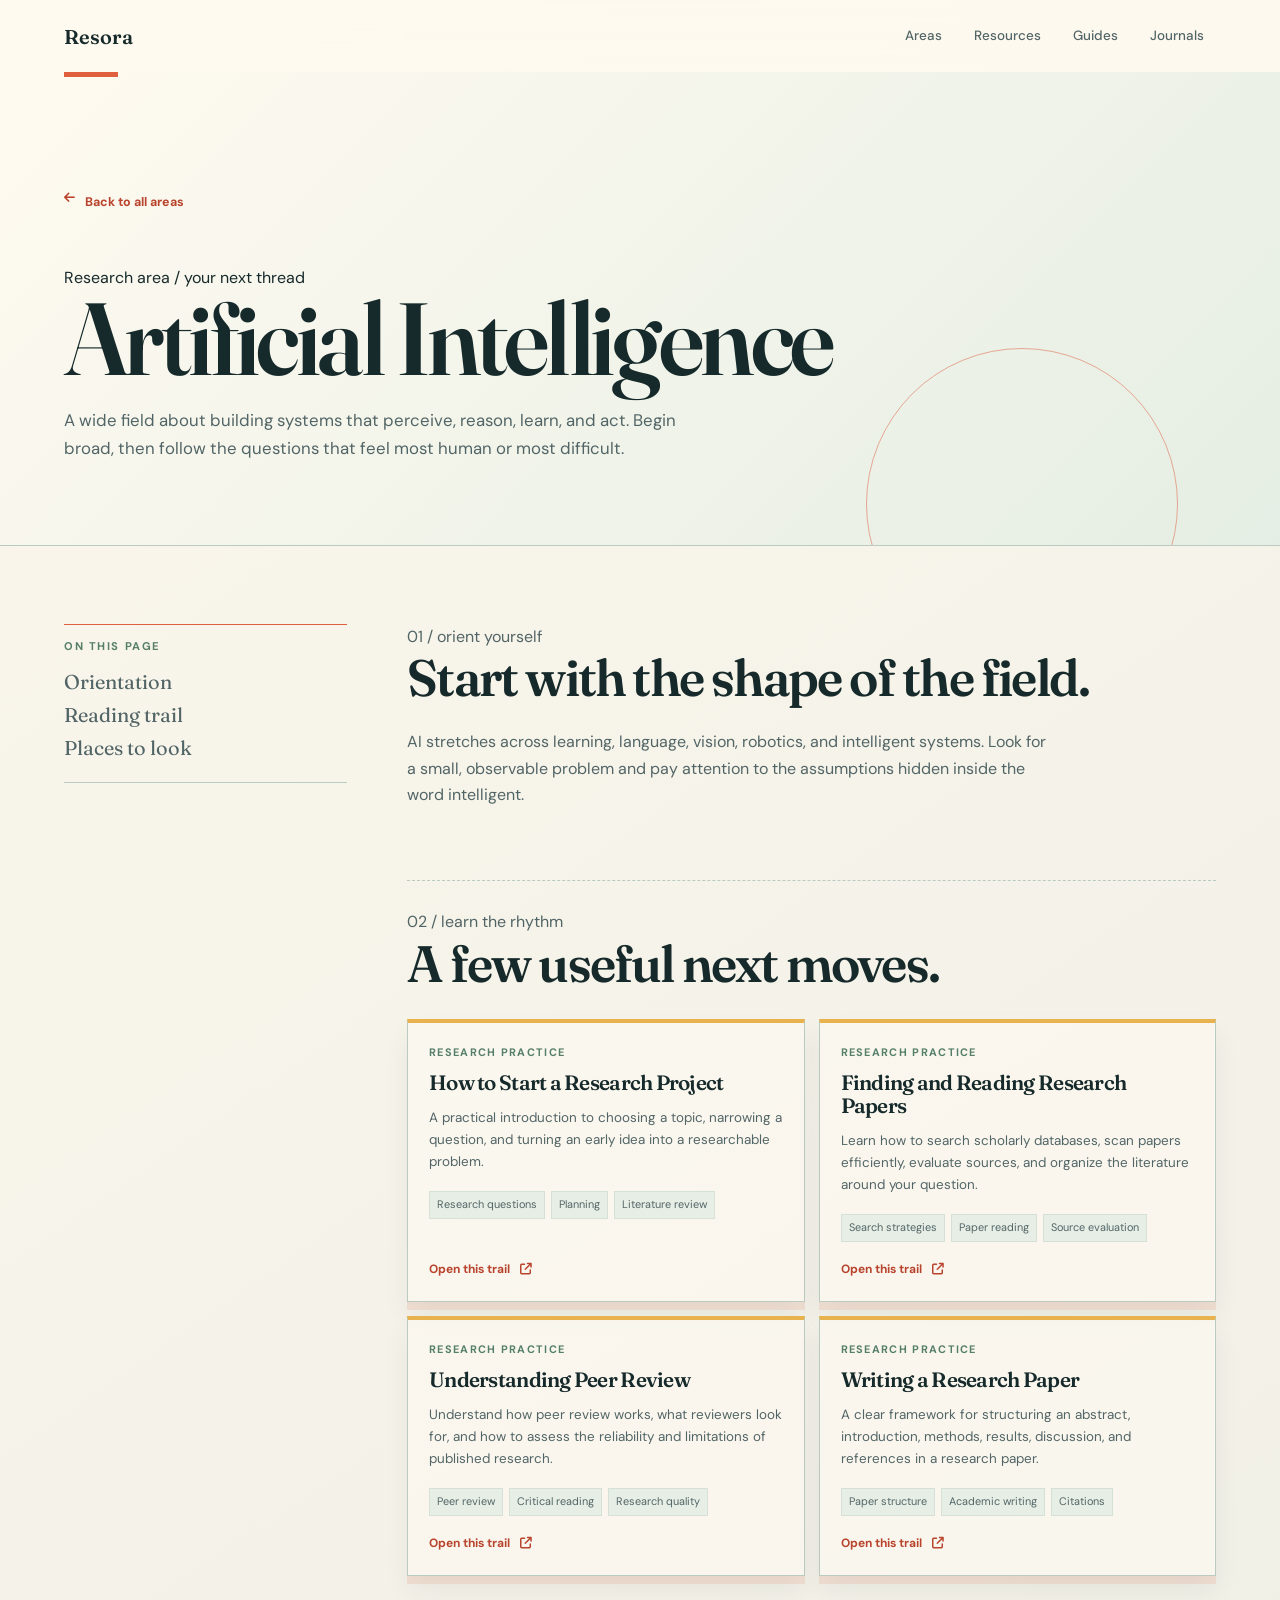
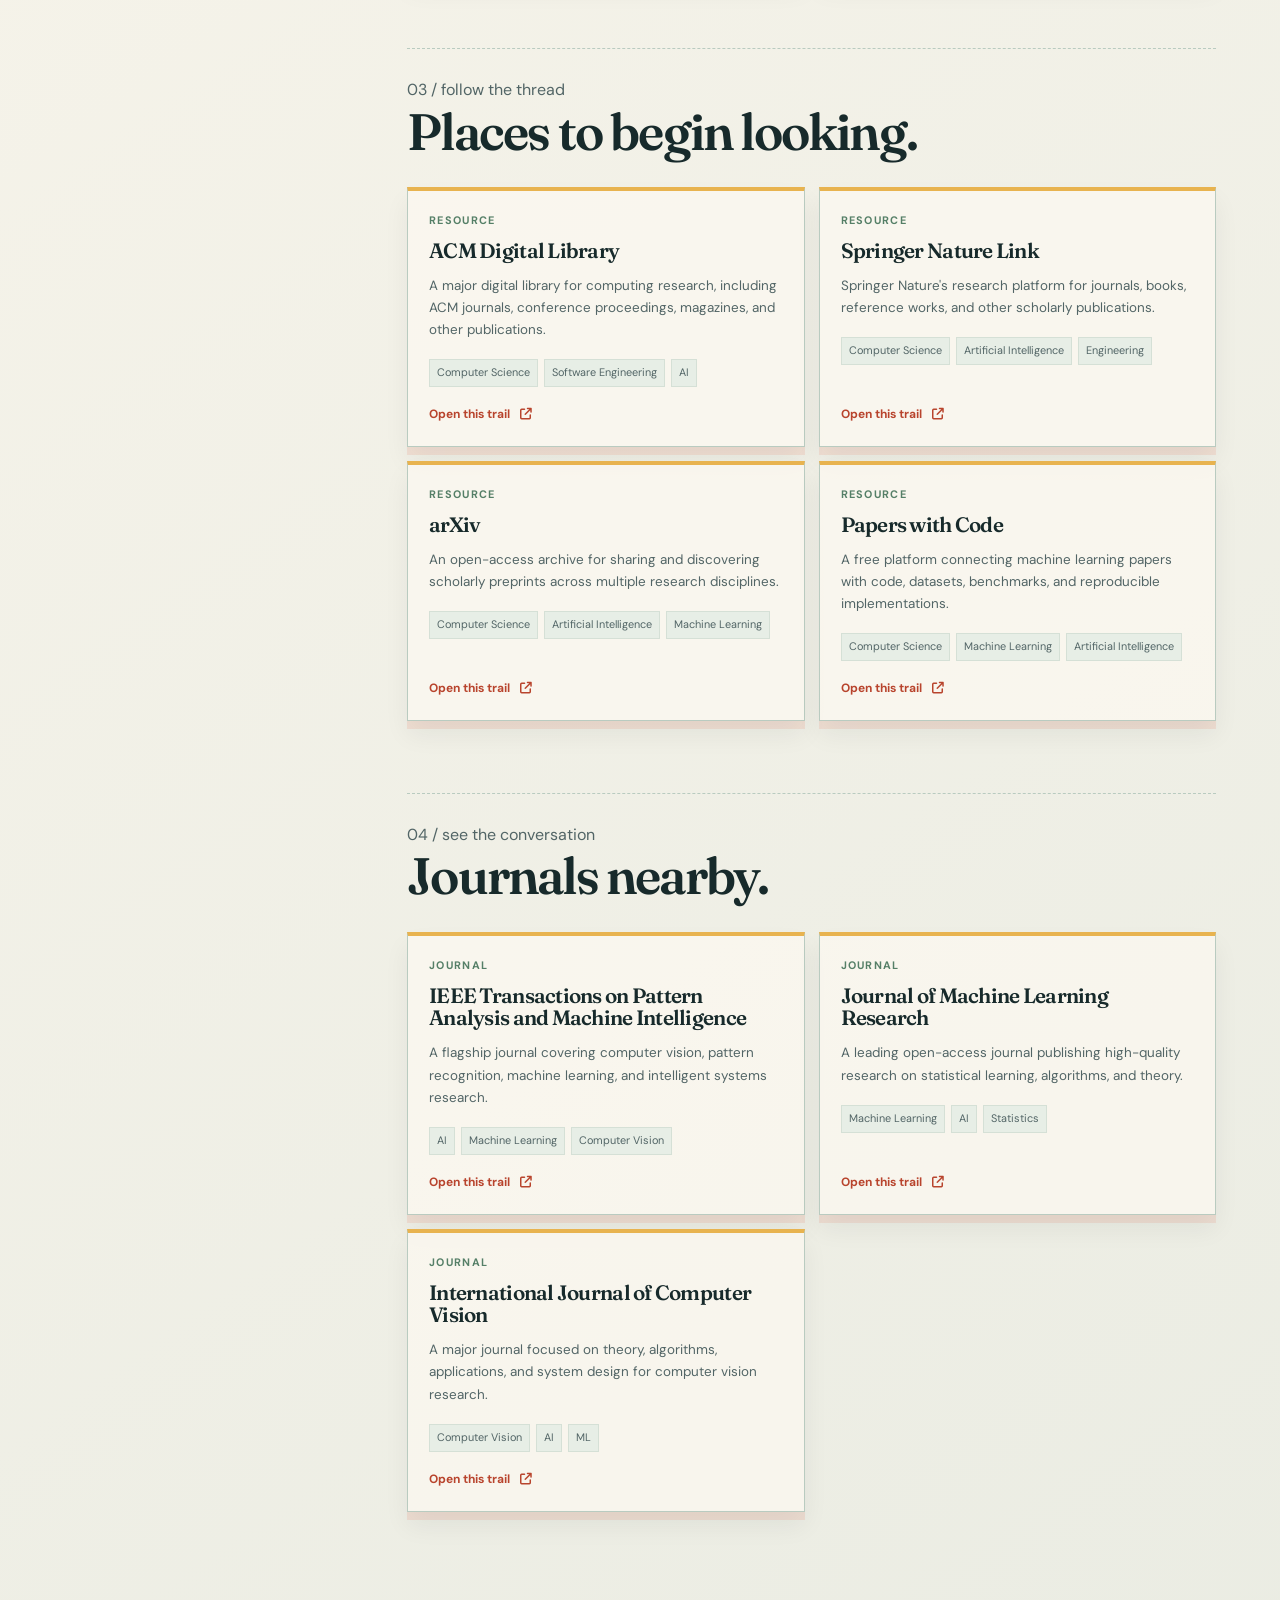
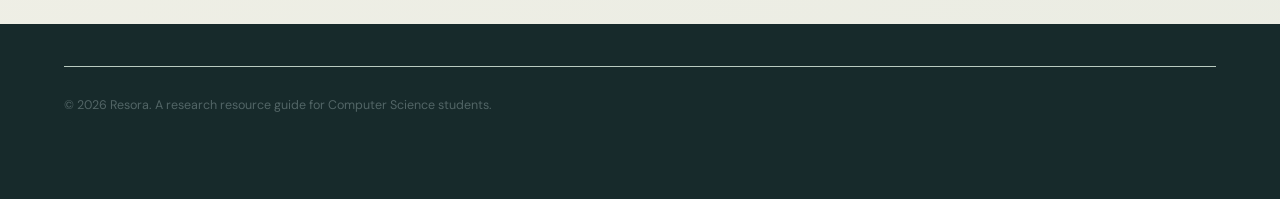
==== commit e576159b: "update: improve header" ====
--- a/area.html
+++ b/area.html
@@ -17,8 +17,8 @@
         <a href="index.html" aria-label="Resora home">Resora</a>
         <ul>
           <li><a href="#area-orientation">Areas</a></li>
+          <li><a href="#area-resources">Resources</a></li>
           <li><a href="#area-guides">Guides</a></li>
-          <li><a href="#area-resources">Resources</a></li>
           <li><a href="#area-journals">Journals</a></li>
         </ul>
       </nav>
--- a/style.css
+++ b/style.css
@@ -52,9 +52,7 @@
   position: sticky;
   top: 0;
   z-index: 10;
-  border-bottom: 1px solid var(--line);
-  background: rgba(255, 250, 240, 0.9);
-  box-shadow: 0 1px 0 rgba(23, 42, 43, 0.05), 0 8px 24px rgba(23, 42, 43, 0.04);
+  background: rgba(255, 250, 240, 0.82);
   backdrop-filter: blur(12px);
 }
 
@@ -66,76 +64,46 @@
 }
 
 nav {
-  min-height: 78px;
+  min-height: 72px;
   display: flex;
   align-items: center;
   justify-content: space-between;
-  gap: 32px;
+  gap: 28px;
 }
 
 nav > a {
   color: var(--ink);
   font-family: var(--serif);
-  font-size: 1.35rem;
-  font-weight: 700;
-  letter-spacing: -0.02em;
-}
-
-nav > a::after {
-  margin-left: 9px;
-  color: var(--accent-dark);
-  content: "FIELD NOTES";
-  font-family: var(--sans);
-  font-size: 0.52rem;
-  letter-spacing: 0.15em;
-  vertical-align: middle;
-}
-
-nav > a::before {
-  display: inline-block;
-  width: 9px;
-  height: 9px;
-  margin: 0 10px 2px 0;
-  content: "";
-  background: var(--accent);
-  border-radius: 50% 50% 50% 0;
-  transform: rotate(-45deg);
+  font-size: 1.25rem;
+  font-weight: 600;
+  letter-spacing: 0;
 }
 
 nav ul {
   display: flex;
-  gap: 28px;
+  gap: 8px;
   list-style: none;
 }
 
 nav li a {
   position: relative;
-  color: var(--ink-soft);
-  font-size: 0.83rem;
-  font-weight: 600;
+  display: block;
+  padding: 8px 12px;
+  border-radius: 999px;
+  color: var(--ink-soft);
+  font-size: 0.84rem;
+  font-weight: 500;
+  transition: color 180ms ease, background-color 180ms ease;
 }
 
 nav li a::after {
-  position: absolute;
-  right: 0;
-  bottom: -8px;
-  left: 0;
-  height: 2px;
-  content: "";
-  background: var(--accent);
-  transform: scaleX(0);
-  transform-origin: left;
-  transition: transform 180ms ease;
+  display: none;
 }
 
 nav li a:hover,
 nav li a:focus-visible {
-  color: var(--accent-dark);
-}
-
-nav li a:hover::after,
-nav li a:focus-visible::after {
-  transform: scaleX(1);
+  color: var(--ink);
+  background: var(--paper-deep);
 }
 
 main > section {
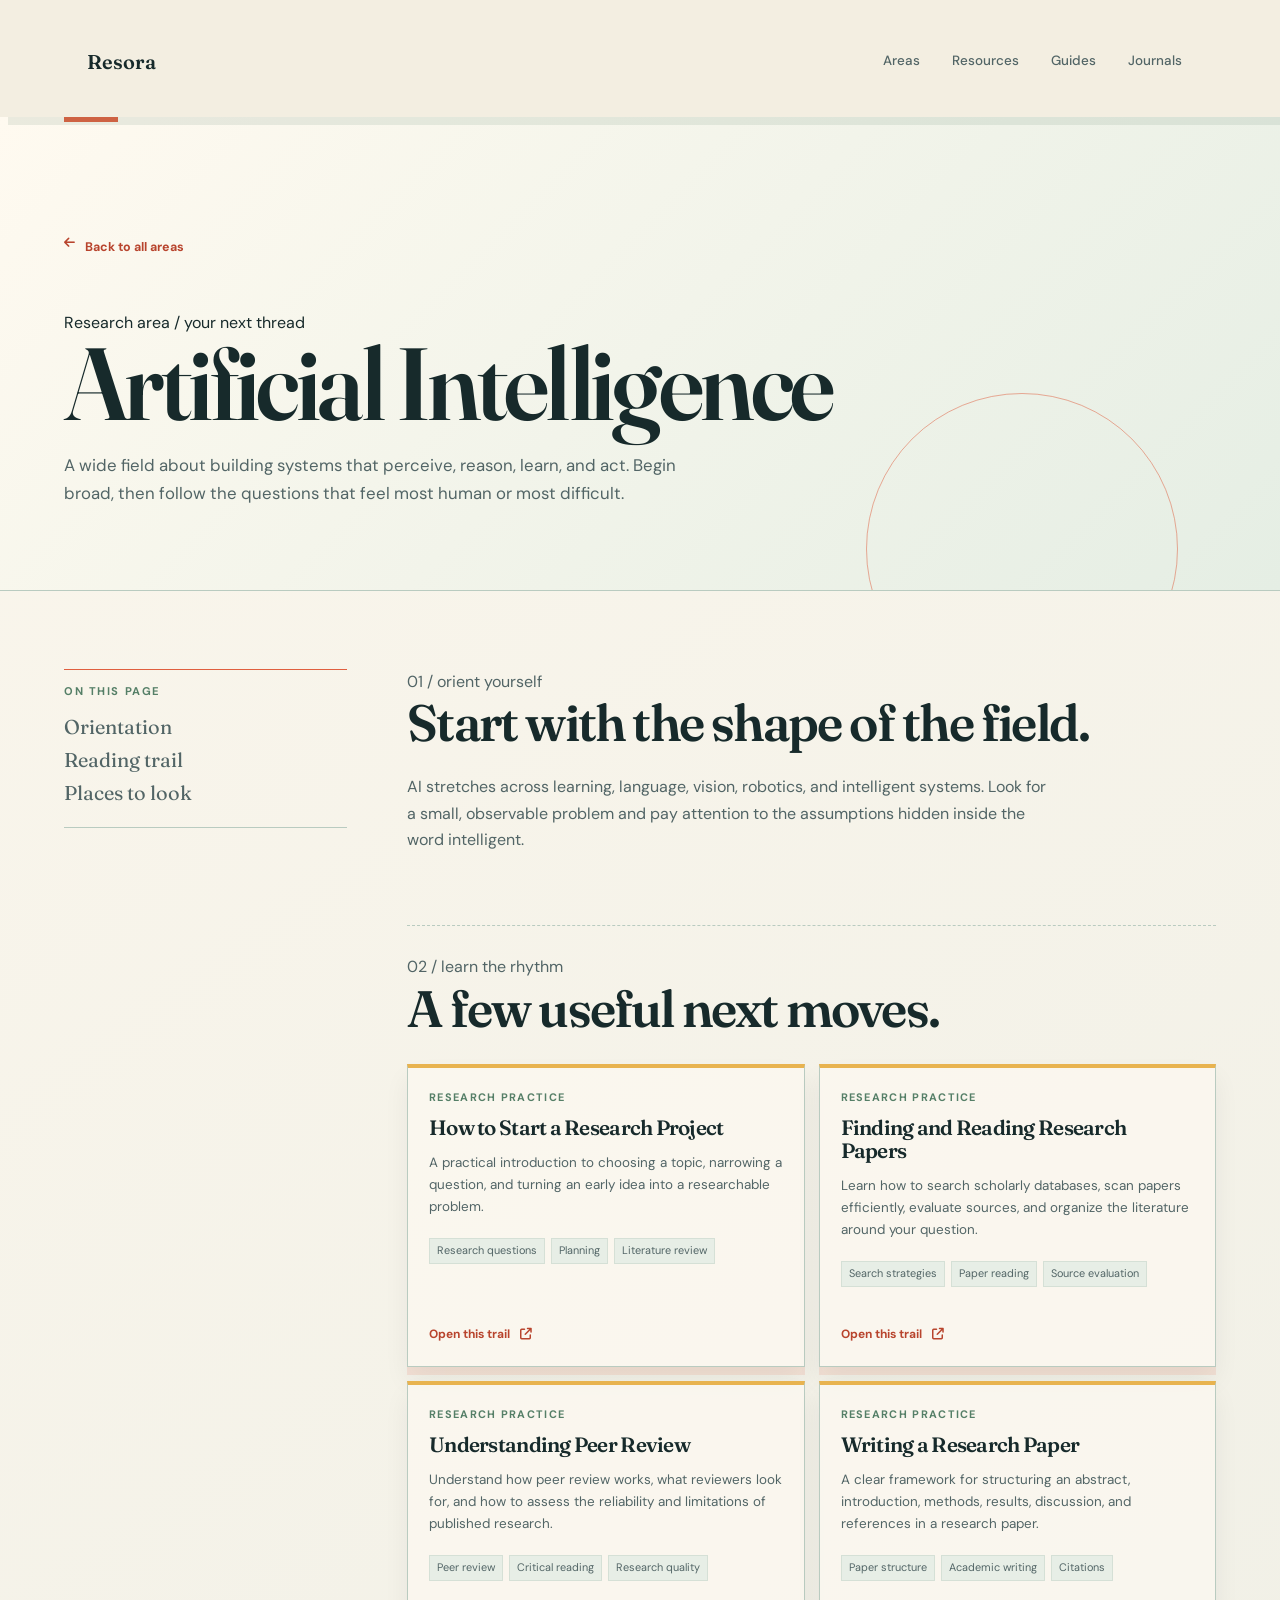
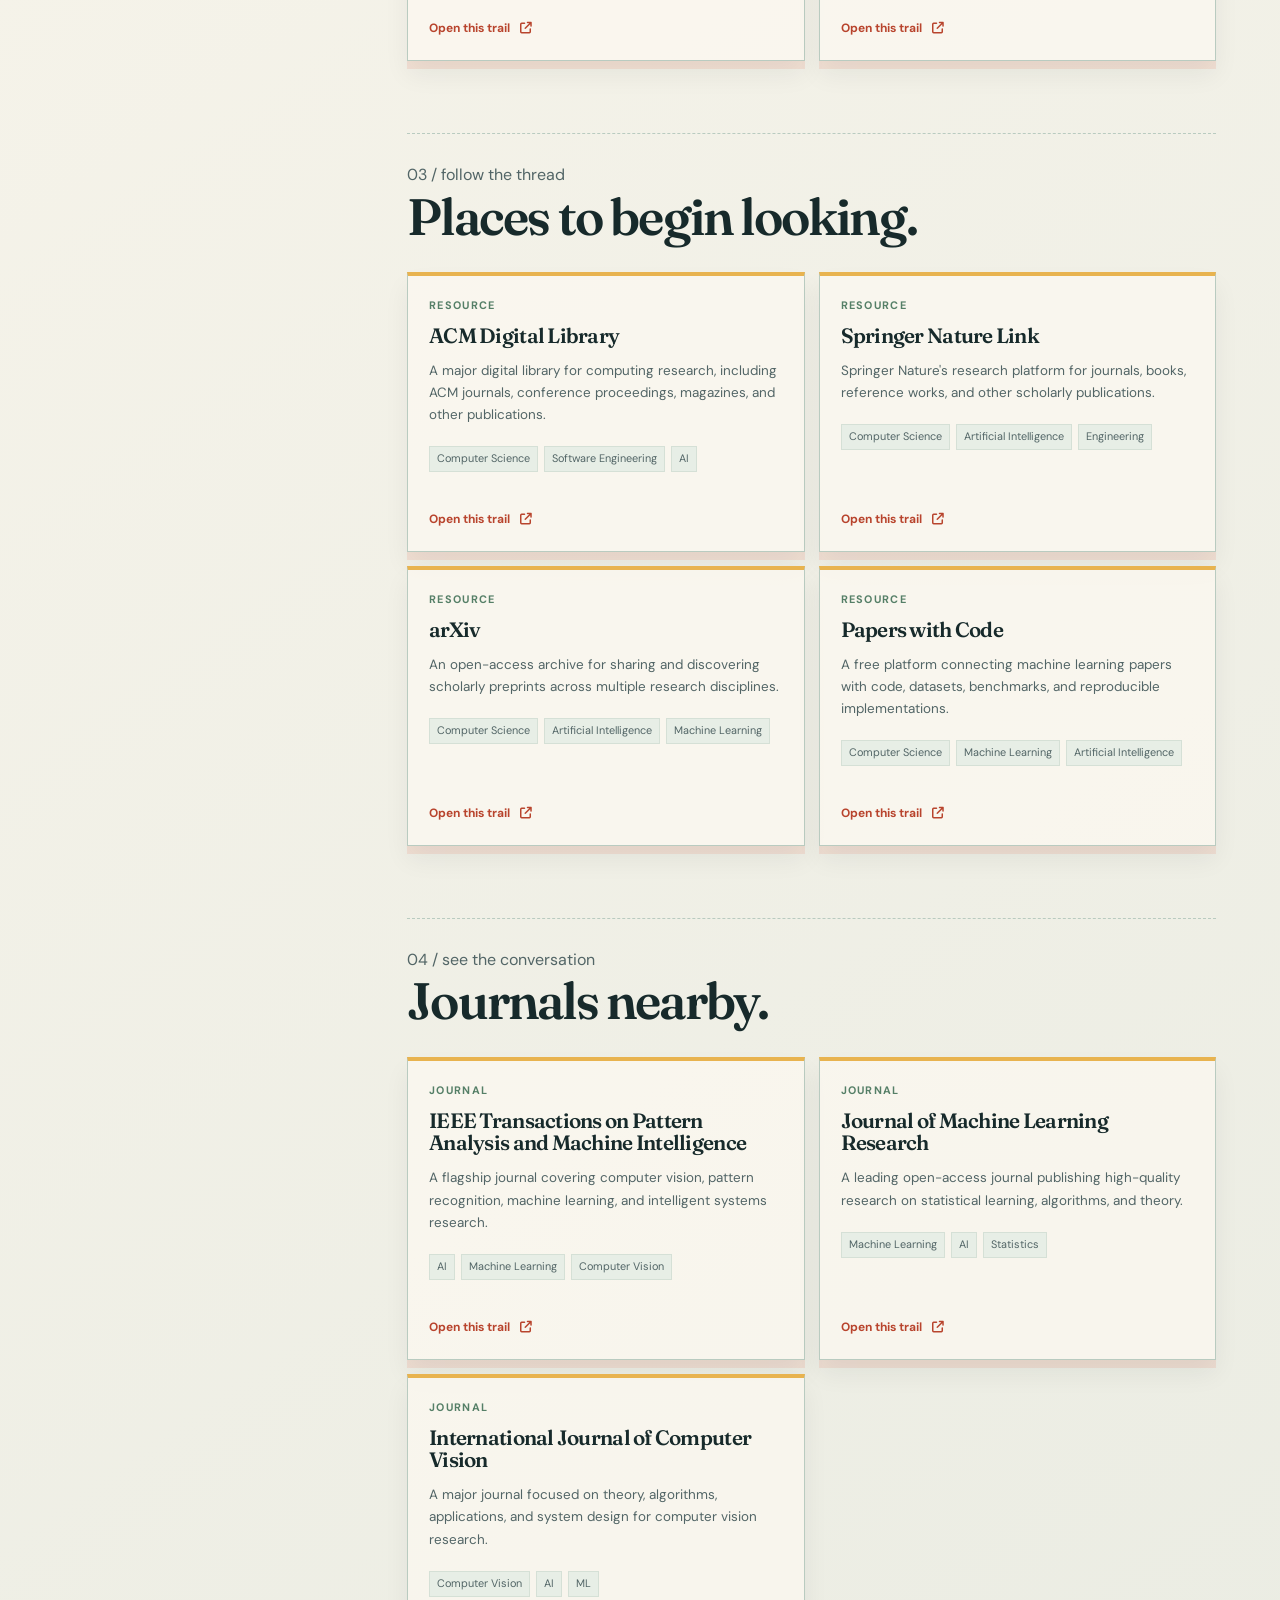
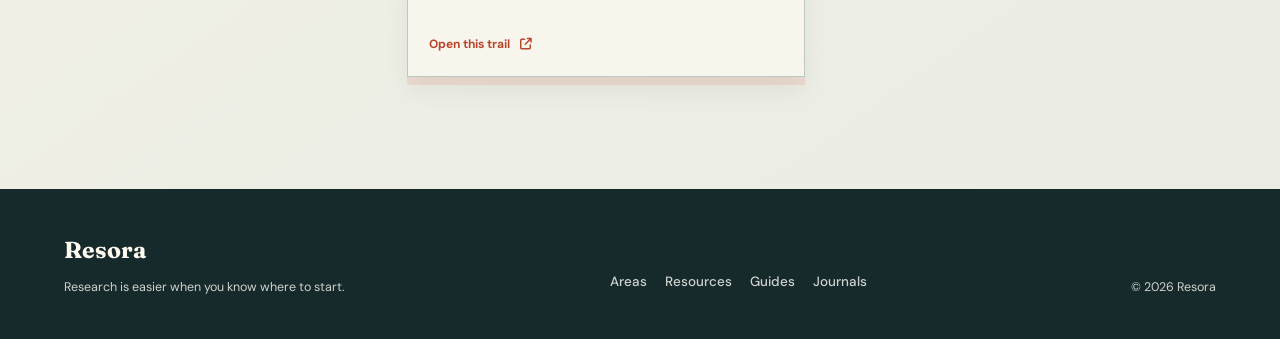
==== commit eea8efd4: "update: improve footer" ====
--- a/area.html
+++ b/area.html
@@ -4,7 +4,7 @@
     <meta charset="UTF-8" />
     <meta name="viewport" content="width=device-width, initial-scale=1.0" />
     <meta name="description" content="A focused Computer Science research area guide from Resora." />
-    <title>Research Area | Resora</title>
+    <title>Resora | Research Area</title>
     <link
       rel="stylesheet"
       href="https://cdnjs.cloudflare.com/ajax/libs/font-awesome/6.7.2/css/all.min.css"
@@ -69,7 +69,21 @@
     </main>
 
     <footer>
-      <p class="area-footer">&copy; 2026 Resora. A research resource guide for Computer Science students.</p>
+      <div class="footer-inner area-footer-inner">
+        <div>
+          <a class="footer-brand" href="index.html">Resora</a>
+          <p>Research is easier when you know where to start.</p>
+        </div>
+        <nav class="footer-nav" aria-label="Footer navigation">
+          <ul>
+            <li><a href="index.html#areas">Areas</a></li>
+            <li><a href="index.html#resources">Resources</a></li>
+            <li><a href="index.html#guides">Guides</a></li>
+            <li><a href="index.html#journals">Journals</a></li>
+          </ul>
+        </nav>
+        <p>&copy; 2026 Resora</p>
+      </div>
     </footer>
 
     <script type="module" src="area.js"></script>
--- a/style.css
+++ b/style.css
@@ -47,13 +47,17 @@
 textarea {
   font: inherit;
 }
+#resources .section-intro {
+  padding-bottom: 8px;
+}
 
 header {
   position: sticky;
-  top: 0;
+  padding: 25px 25px 20px;
   z-index: 10;
   background: rgba(255, 250, 240, 0.82);
-  backdrop-filter: blur(12px);
+  background: #f3eee1;
+  box-shadow: 8px 8px 0 rgba(85, 127, 103, 0.12);
 }
 
 nav,
@@ -151,6 +155,7 @@
 }
 
 .resource-controls {
+  position: relative;
   margin-top: 30px;
   padding: 22px;
   border: 1px solid var(--line);
@@ -172,7 +177,7 @@
   padding: 0 15px;
   border: 1px solid var(--line);
   color: var(--ink);
-  background: var(--paper);
+  background: var(--paper-light);
   box-shadow: inset 0 -2px 0 rgba(23, 42, 43, 0.06);
   transition: border-color 180ms ease, box-shadow 180ms ease, background 180ms ease;
 }
@@ -189,7 +194,9 @@
   display: flex;
   flex-wrap: wrap;
   gap: 8px;
-  margin-top: 16px;
+  margin-top: 20px;
+  padding-top: 16px;
+  border-top: 1px dashed var(--line);
 }
 
 .resource-filter-status {
@@ -227,7 +234,7 @@
   padding: 8px 12px;
   border: 1px solid var(--line);
   color: var(--ink-soft);
-  background: transparent;
+  background: rgba(255, 250, 240, 0.48);
   cursor: pointer;
   font-size: 0.76rem;
   font-weight: 600;
@@ -352,35 +359,38 @@
 }
 
 .area-list {
-  display: grid;
-  grid-template-columns: repeat(4, minmax(0, 1fr));
-  gap: 10px;
+  position: relative;
+  display: flex;
+  flex-direction: column;
   margin-top: 42px;
-  perspective: 900px;
+  border-top: 1px solid var(--line);
 }
 
 .area-card {
-  min-height: 130px;
+  position: relative;
+  min-height: 78px;
   display: flex;
-  align-items: flex-end;
-  padding: 18px;
-  border: 1px solid var(--line);
+  align-items: center;
+  gap: 24px;
+  padding: 17px 8px 17px 0;
+  border-bottom: 1px solid var(--line);
   color: var(--ink);
-  background: rgba(251, 248, 240, 0.72);
-  font-family: var(--serif);
-  font-size: 1.15rem;
-  line-height: 1.15;
-  box-shadow: 0 8px 0 rgba(85, 127, 103, 0.14), 0 14px 24px rgba(23, 42, 43, 0.06);
-  transform: translateZ(0) rotateX(0deg);
-  transform-style: preserve-3d;
-  transition: color 180ms ease, background 180ms ease, transform 180ms ease, box-shadow 180ms ease;
-}
-
-.area-card span {
-  align-self: flex-start;
-  margin-bottom: auto;
+  transition: color 180ms ease, padding 180ms ease, background 180ms ease;
+}
+
+.area-card::before {
+  position: absolute;
+  left: -18px;
+  width: 3px;
+  height: 0;
+  content: "";
+  background: var(--accent);
+  transition: height 180ms ease;
+}
+
+.area-number {
+  width: 34px;
   color: var(--moss);
-  font-family: var(--sans);
   font-size: 0.7rem;
   font-weight: 700;
   letter-spacing: 0.1em;
@@ -388,15 +398,41 @@
 
 .area-card:hover,
 .area-card:focus-visible {
-  color: var(--paper-light);
-  background: var(--accent-dark);
-  box-shadow: 0 12px 0 var(--signal), 0 18px 26px rgba(23, 42, 43, 0.14);
-  transform: translateY(-5px) rotateX(3deg) rotateY(-2deg);
-}
-
-.area-card:hover span,
-.area-card:focus-visible span {
-  color: #f6d8cb;
+  padding-left: 10px;
+  color: var(--accent-dark);
+  background: rgba(255, 250, 240, 0.5);
+}
+
+.area-card:hover::before,
+.area-card:focus-visible::before {
+  height: 42px;
+}
+
+.area-name {
+  flex: 1;
+  font-family: var(--serif);
+  font-size: clamp(1.3rem, 2.4vw, 2rem);
+  line-height: 1.1;
+}
+
+.area-action {
+  color: var(--ink-soft);
+  font-size: 0.72rem;
+  font-weight: 700;
+  letter-spacing: 0.08em;
+  text-transform: uppercase;
+  white-space: nowrap;
+}
+
+.area-action i {
+  margin-left: 10px;
+  color: var(--accent);
+  transition: transform 180ms ease;
+}
+
+.area-card:hover .area-action i,
+.area-card:focus-visible .area-action i {
+  transform: translateX(4px);
 }
 
 #resources > div:last-child,
@@ -438,17 +474,22 @@
   perspective: 1100px;
 }
 
+#resource-container {
+  gap: 18px;
+  margin-top: 46px;
+}
+
 .resource-card,
 .journal-card,
 .guide-card {
   display: flex;
-  min-height: 290px;
+  min-height: 314px;
   flex-direction: column;
-  padding: 25px;
+  padding: 23px 24px 20px;
   border: 1px solid var(--line);
   border-top: 4px solid var(--moss);
-  background: rgba(251, 248, 240, 0.88);
-  box-shadow: 0 8px 0 rgba(85, 127, 103, 0.12), 0 14px 26px rgba(23, 42, 43, 0.06);
+  background: #fbf8f0;
+  box-shadow: 5px 5px 0 rgba(85, 127, 103, 0.14);
   transform: translateZ(0) rotateX(0deg);
   transform-style: preserve-3d;
   transition: border-color 180ms ease, box-shadow 180ms ease, transform 180ms ease;
@@ -459,23 +500,108 @@
 .guide-card:hover,
 .area-result:hover {
   border-color: var(--accent);
-  box-shadow: 0 12px 0 rgba(224, 95, 63, 0.3), var(--shadow);
-  transform: translateY(-6px) rotateX(2deg) rotateY(-1deg);
+  box-shadow: 8px 8px 0 rgba(224, 95, 63, 0.2);
+  transform: translateY(-4px);
 }
 
 .card-mark {
-  align-self: flex-end;
+  align-self: flex-start;
+  margin-bottom: 18px;
   color: var(--signal);
-  font-size: 1.1rem;
-  line-height: 0;
+  font-size: 0.95rem;
+  line-height: 1;
+}
+
+#resource-container .resource-card:nth-child(3n + 2) {
+  border-top-color: var(--accent);
+}
+
+#resource-container .resource-card:nth-child(3n + 3) {
+  border-top-color: var(--signal);
 }
 
 .journal-card {
-  min-height: 245px;
+  min-height: 258px;
+  padding: 20px 21px 18px;
+  border-top: 2px solid var(--moss);
+  background: rgba(255, 250, 240, 0.72);
+  box-shadow: 3px 3px 0 rgba(85, 127, 103, 0.1);
+}
+
+.journal-card:hover {
+  box-shadow: 5px 5px 0 rgba(224, 95, 63, 0.14);
+}
+
+#journal-list .journal-card:nth-child(3n + 2) {
+  border-top-color: var(--signal);
+}
+
+#journal-list .journal-card:nth-child(3n + 3) {
+  border-top-color: var(--accent);
+}
+
+.journal-card .card-mark {
+  margin-bottom: 14px;
+  color: var(--moss);
+  font-size: 0.8rem;
+}
+
+.journal-card h3 {
+  max-width: 19ch;
+  font-size: 1.4rem;
+}
+
+.journal-card .resource-description {
+  margin-top: 13px;
+  font-size: 0.84rem;
+}
+
+.journal-card .resource-fields {
+  margin: 16px 0;
+}
+
+.journal-card .resource-actions {
+  margin-top: auto;
+  padding-top: 12px;
 }
 
 .guide-card {
-  min-height: 270px;
+  min-height: 300px;
+  border-top-color: var(--accent);
+  background: #fffaf0;
+  box-shadow: 5px 5px 0 rgba(224, 95, 63, 0.13);
+}
+
+.guide-card:nth-child(3n + 2) {
+  border-top-color: var(--moss);
+}
+
+.guide-card:nth-child(3n + 3) {
+  border-top-color: var(--signal);
+}
+
+.guide-marker {
+  display: flex;
+  align-items: center;
+  justify-content: space-between;
+  margin-bottom: 22px;
+  color: var(--accent-dark);
+  font-size: 0.68rem;
+  font-weight: 700;
+  letter-spacing: 0.12em;
+  text-transform: uppercase;
+}
+
+.guide-marker i {
+  margin-right: 5px;
+  color: var(--moss);
+}
+
+.guide-number {
+  color: var(--moss);
+  font-family: var(--serif);
+  font-size: 1.05rem;
+  letter-spacing: 0;
 }
 
 .resource-type {
@@ -495,7 +621,8 @@
 }
 
 .resource-description {
-  margin-top: 15px;
+  margin-top: 16px;
+  max-width: 52ch;
   color: var(--ink-soft);
   font-size: 0.9rem;
 }
@@ -503,12 +630,13 @@
 .resource-fields {
   display: flex;
   flex-wrap: wrap;
+  align-items: center;
   gap: 6px;
-  margin-top: 18px;
+  margin: 20px 0;
 }
 
 .resource-fields span {
-  padding: 4px 7px;
+  padding: 3px 7px;
   color: var(--ink-soft);
   background: #e7eee6;
   font-size: 0.68rem;
@@ -520,7 +648,8 @@
   justify-content: space-between;
   gap: 12px;
   margin-top: auto;
-  padding-top: 20px;
+  padding-top: 18px;
+  border-top: 1px solid rgba(185, 203, 192, 0.7);
   color: var(--ink-soft);
   font-size: 0.72rem;
 }
@@ -530,6 +659,11 @@
   padding-top: 20px;
   color: var(--ink-soft);
   font-size: 0.72rem;
+}
+
+.guide-info i {
+  margin-right: 5px;
+  color: var(--accent);
 }
 
 .resource-actions {
@@ -765,6 +899,31 @@
   border-top: 1px solid var(--line);
   color: var(--ink-soft);
   font-size: 0.78rem;
+}
+
+.area-footer-inner {
+  align-items: center;
+}
+
+.footer-nav {
+  width: auto;
+  min-height: 0;
+  margin: 0;
+}
+
+.footer-nav ul {
+  gap: 18px;
+}
+
+.footer-nav li a {
+  padding: 4px 0;
+  color: #cdd2ce;
+}
+
+.footer-nav li a:hover,
+.footer-nav li a:focus-visible {
+  color: var(--paper-light);
+  background: transparent;
 }
 
 footer > p {
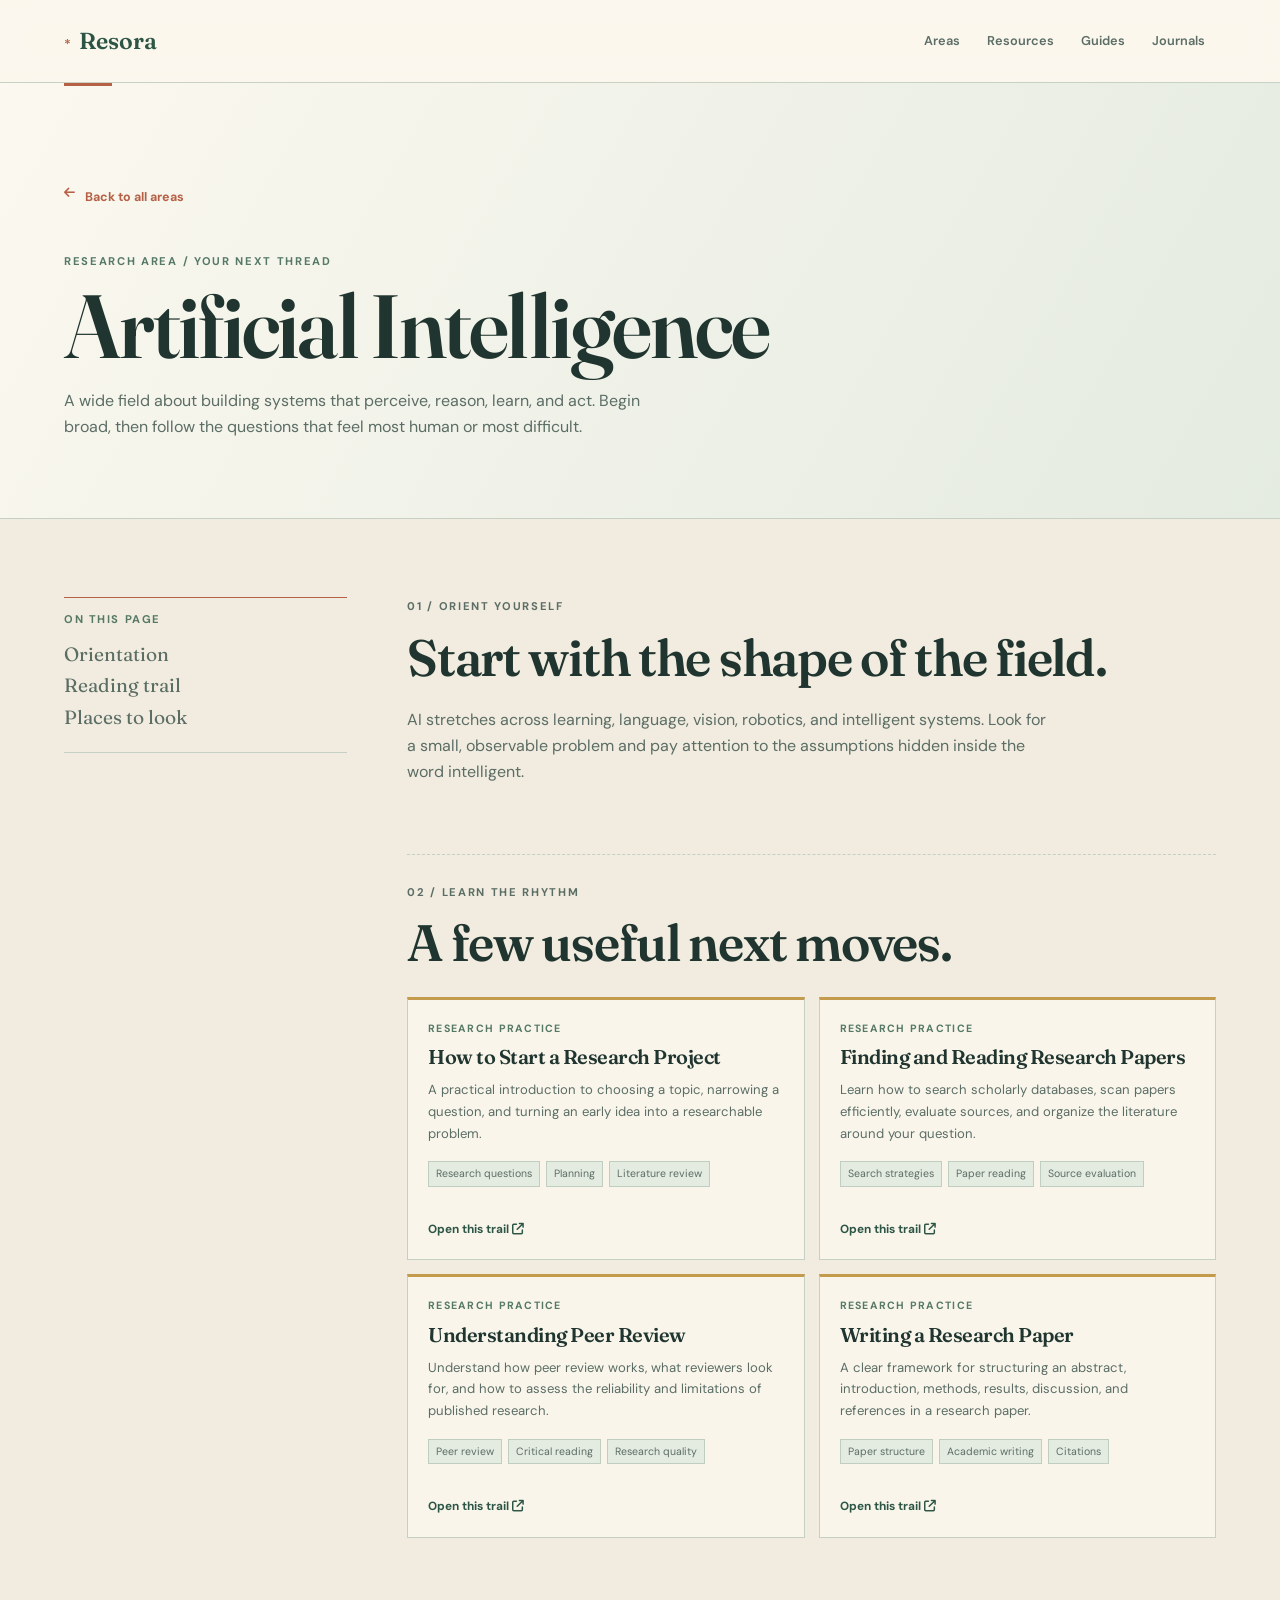
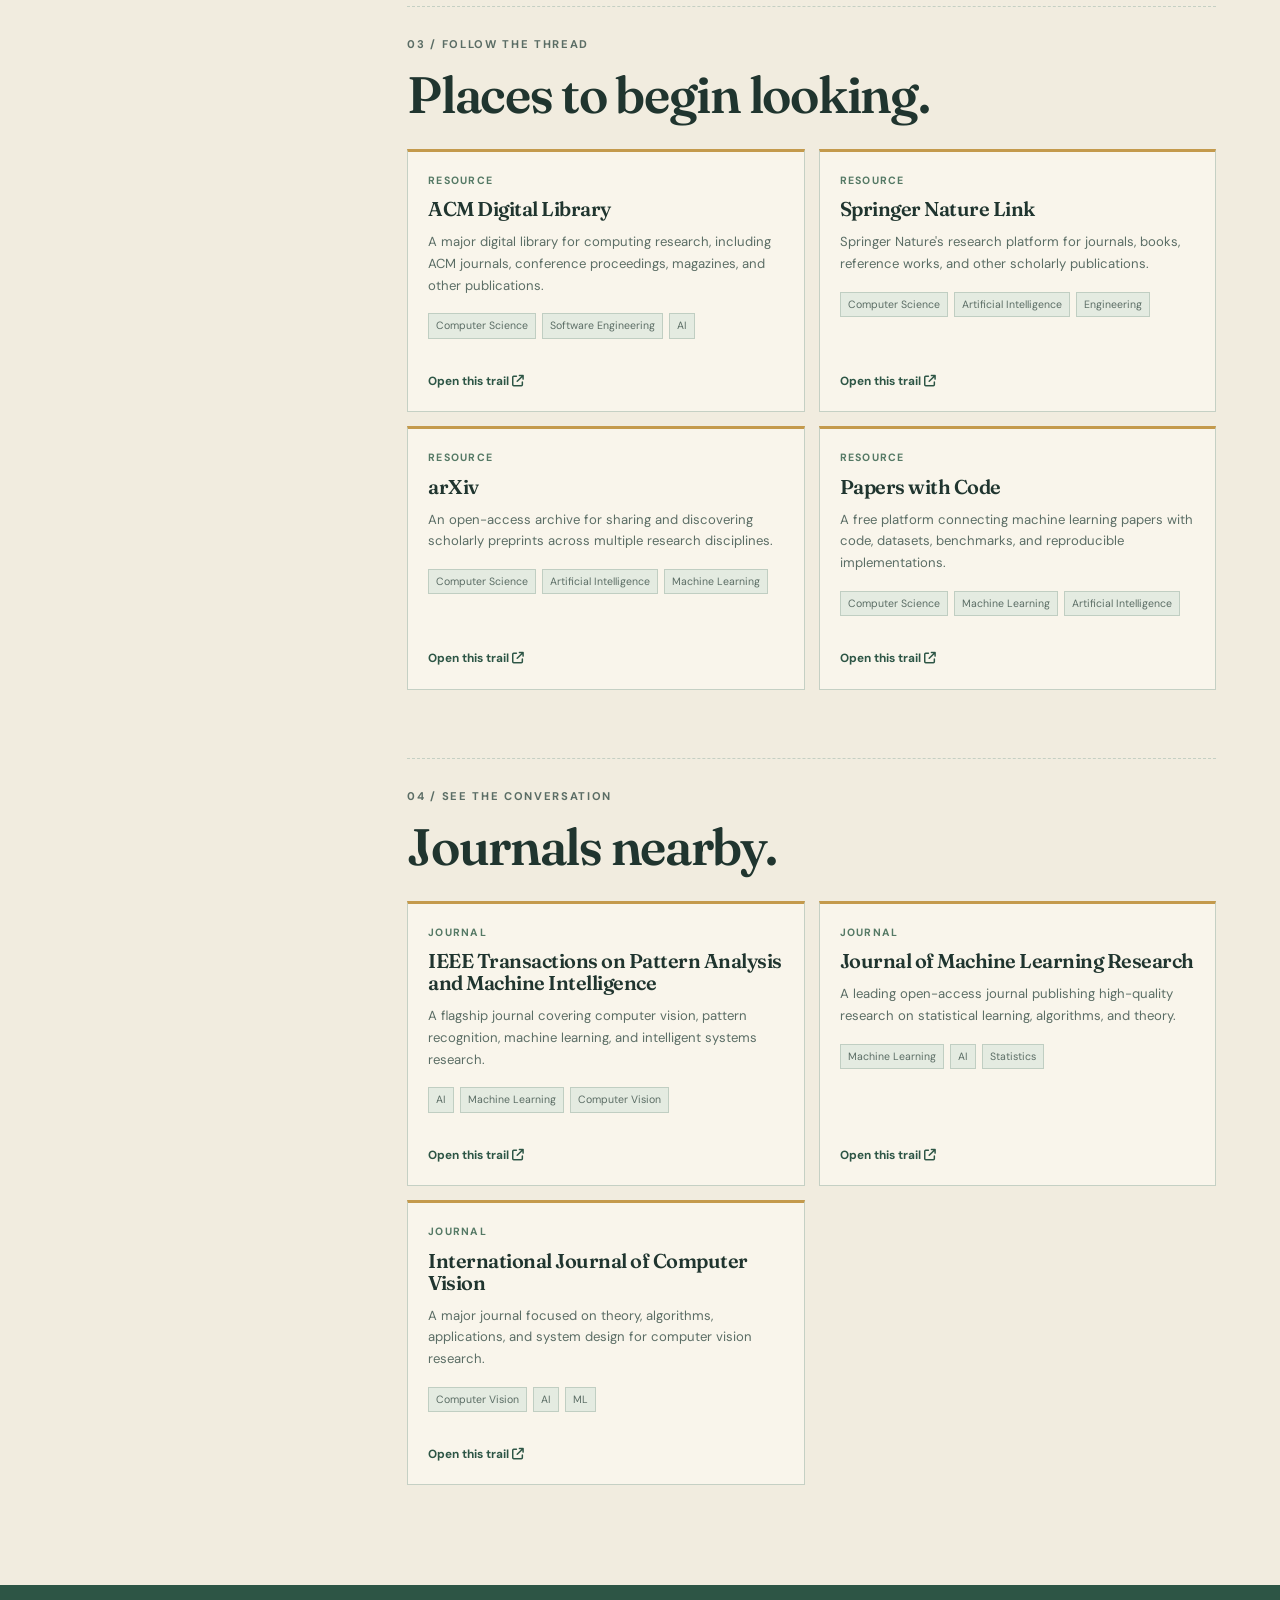
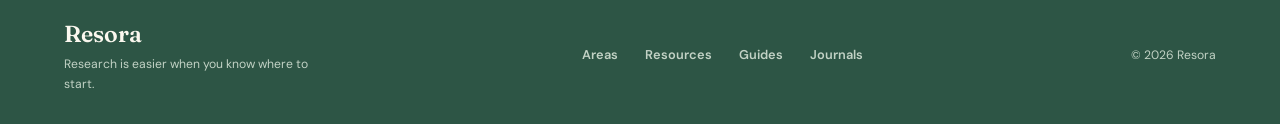
==== commit 90446ba9: "chore: move files to specific folder" ====
--- a/area.html
+++ b/area.html
@@ -9,7 +9,7 @@
       rel="stylesheet"
       href="https://cdnjs.cloudflare.com/ajax/libs/font-awesome/6.7.2/css/all.min.css"
     />
-    <link rel="stylesheet" href="style.css" />
+    <link rel="stylesheet" href="css/style.css" />
   </head>
   <body class="area-page">
     <header>
@@ -86,6 +86,6 @@
       </div>
     </footer>
 
-    <script type="module" src="area.js"></script>
+    <script type="module" src="js/area-script.js"></script>
   </body>
 </html>
--- a/css/style.css
+++ b/css/style.css
@@ -0,0 +1,1255 @@
+@import url('https://fonts.googleapis.com/css2?family=DM+Sans:wght@400;500;600;700&family=Fraunces:opsz,wght@9..144,500;9..144,600;9..144,700&display=swap');
+
+:root {
+  --ink: #20352f;
+  --ink-soft: #5b6d65;
+  --paper: #f1ecdf;
+  --paper-light: #fbf8ef;
+  --paper-green: #e4ebe1;
+  --paper-sage: #d5e0d4;
+  --line: #c5d0c4;
+  --line-strong: #9eb2a2;
+  --moss: #557965;
+  --forest: #2d5545;
+  --terracotta: #b66046;
+  --gold: #c49a4c;
+  --max-width: 1180px;
+  --serif: "Fraunces", Georgia, serif;
+  --sans: "DM Sans", Arial, sans-serif;
+}
+
+* {
+  box-sizing: border-box;
+  margin: 0;
+  padding: 0;
+}
+
+html {
+  scroll-behavior: smooth;
+}
+
+body {
+  min-width: 320px;
+  overflow-x: hidden;
+  color: var(--ink);
+  background: var(--paper);
+  font-family: var(--sans);
+  line-height: 1.65;
+}
+
+a {
+  color: inherit;
+  text-decoration: none;
+}
+
+button,
+input,
+select,
+textarea {
+  font: inherit;
+}
+
+button,
+a {
+  -webkit-tap-highlight-color: transparent;
+}
+
+:focus-visible {
+  outline: 3px solid rgba(196, 154, 76, .8);
+  outline-offset: 4px;
+}
+
+header {
+  position: sticky;
+  top: 0;
+  z-index: 10;
+  padding: 12px 0;
+  border-bottom: 1px solid rgba(158, 178, 162, .55);
+  background: rgba(251, 248, 239, .94);
+  backdrop-filter: blur(12px);
+}
+
+nav,
+main>section>div,
+footer>div {
+  width: min(90%, var(--max-width));
+  margin: 0 auto;
+}
+
+nav {
+  min-height: 58px;
+  display: flex;
+  align-items: center;
+  justify-content: space-between;
+  gap: 28px;
+}
+
+nav>a,
+.footer-brand {
+  flex-shrink: 0;
+  color: var(--forest);
+  font-family: var(--serif);
+  font-size: 1.45rem;
+  font-weight: 600;
+}
+
+nav>a::before {
+  content: "*";
+  margin-right: 8px;
+  color: var(--terracotta);
+  font-family: var(--sans);
+  font-size: .85rem;
+}
+
+nav ul,
+.footer-nav ul {
+  display: flex;
+  gap: 5px;
+  list-style: none;
+}
+
+nav ul {
+  min-width: 0;
+  overflow-x: auto;
+  scrollbar-width: none;
+}
+
+nav ul::-webkit-scrollbar {
+  display: none;
+}
+
+nav li a,
+.footer-nav li a {
+  display: block;
+  padding: 7px 11px;
+  color: var(--ink-soft);
+  font-size: .8rem;
+  font-weight: 600;
+  transition: color 160ms ease, background-color 160ms ease;
+}
+
+nav li a:hover,
+nav li a:focus-visible {
+  color: var(--forest);
+  background: var(--paper-green);
+}
+
+main>section {
+  position: relative;
+  padding: 94px 0;
+  border-bottom: 1px solid var(--line);
+}
+
+main>section:not(#hero)::before {
+  position: absolute;
+  top: 0;
+  left: max(5%, calc((100% - var(--max-width)) / 2));
+  width: 48px;
+  height: 3px;
+  content: "";
+  background: var(--terracotta);
+}
+
+.section-intro {
+  position: relative;
+}
+
+.section-intro::after {
+  position: absolute;
+  top: 4px;
+  right: 0;
+  width: 38px;
+  height: 8px;
+  border-top: 1px solid var(--line-strong);
+  border-bottom: 1px solid var(--line-strong);
+  content: "";
+}
+
+.section-intro>p:first-child,
+.eyebrow {
+  margin-bottom: 15px;
+  color: var(--moss);
+  font-size: .7rem;
+  font-weight: 700;
+  letter-spacing: .15em;
+  text-transform: uppercase;
+}
+
+h1,
+h2,
+h3 {
+  font-family: var(--serif);
+  font-weight: 600;
+  letter-spacing: -.025em;
+}
+
+h2 {
+  margin-bottom: 15px;
+  font-size: clamp(2.15rem, 4vw, 3.5rem);
+  line-height: 1.05;
+}
+
+.section-intro>p:last-child {
+  max-width: 620px;
+  color: var(--ink-soft);
+}
+
+.section-intro,
+.area-section,
+.resource-card,
+.journal-card,
+.guide-card,
+.area-result {
+  overflow-wrap: anywhere;
+}
+
+#hero {
+  min-height: 600px;
+  display: flex;
+  align-items: center;
+  overflow: hidden;
+  background: linear-gradient(120deg, var(--paper-light) 0%, #f5f0df 58%, var(--paper-green) 100%);
+}
+
+#hero::before,
+#hero::after {
+  position: absolute;
+  content: "";
+  border: 1px solid var(--line-strong);
+  border-radius: 50%;
+}
+
+#hero::before {
+  right: 8%;
+  top: 13%;
+  width: min(30vw, 360px);
+  height: min(30vw, 360px);
+  transform: rotate(9deg);
+}
+
+#hero::after {
+  right: 12%;
+  top: 18%;
+  width: min(24vw, 285px);
+  height: min(24vw, 285px);
+  border-color: var(--terracotta);
+  transform: rotate(-14deg);
+}
+
+#hero>div:first-child {
+  position: relative;
+  z-index: 1;
+  width: min(90%, var(--max-width));
+  max-width: 700px;
+  margin-left: max(5%, calc((100% - var(--max-width)) / 2));
+  margin-right: 0;
+}
+
+#hero h1 {
+  max-width: 680px;
+  margin-bottom: 25px;
+  font-size: clamp(3.4rem, 7vw, 6.7rem);
+  line-height: .9;
+}
+
+#hero>div>p:nth-of-type(2) {
+  max-width: 520px;
+  color: var(--ink-soft);
+  font-size: 1.05rem;
+}
+
+.hero-actions {
+  display: flex;
+  align-items: center;
+  flex-wrap: wrap;
+  gap: 24px;
+  margin-top: 32px;
+}
+
+.hero-actions>a:first-child {
+  display: inline-flex;
+  align-items: center;
+  min-height: 48px;
+  padding: 0 18px;
+  color: var(--paper-light);
+  background: var(--forest);
+  font-size: .8rem;
+  font-weight: 700;
+  transition: background-color 160ms ease, transform 160ms ease;
+}
+
+.hero-actions>a:first-child:hover,
+.hero-actions>a:first-child:focus-visible {
+  background: var(--terracotta);
+  transform: translateY(-2px);
+}
+
+.hero-actions i {
+  margin-left: 12px;
+}
+
+.hero-actions .text-link {
+  color: var(--forest);
+  font-size: .8rem;
+  font-weight: 700;
+}
+
+.hero-actions .text-link:hover,
+.hero-actions .text-link:focus-visible {
+  color: var(--terracotta);
+}
+
+.hero-note {
+  position: absolute;
+  right: max(5%, calc((100% - var(--max-width)) / 2));
+  bottom: 18%;
+  width: 175px;
+  padding-top: 13px;
+  border-top: 1px solid var(--terracotta);
+  color: var(--ink-soft);
+  font-size: .72rem;
+  letter-spacing: .08em;
+  text-transform: uppercase;
+}
+
+.hero-note span {
+  display: block;
+  margin-bottom: 8px;
+  color: var(--terracotta);
+  font-size: .62rem;
+  font-weight: 700;
+  letter-spacing: .14em;
+}
+
+.hero-note p {
+  font-family: var(--serif);
+  font-size: 1.2rem;
+  line-height: 1.15;
+  text-transform: none;
+}
+
+#journey {
+  background: var(--paper-light);
+}
+
+.journey-path {
+  position: relative;
+  display: grid;
+  grid-template-columns: repeat(4, 1fr);
+  gap: 18px;
+  margin-top: 56px;
+}
+
+.journey-path::before {
+  position: absolute;
+  top: 18px;
+  right: 7%;
+  left: 0.5%;
+  height: 1px;
+  content: "";
+  background: var(--line-strong);
+}
+
+.journey-step {
+  position: relative;
+  z-index: 1;
+  padding-right: 12px;
+}
+
+.step-number {
+  display: block;
+  margin-bottom: 12px;
+  color: var(--terracotta);
+  font-size: .68rem;
+  font-weight: 700;
+  letter-spacing: .12em;
+}
+
+.step-marker {
+  display: grid;
+  place-items: center;
+  width: 34px;
+  height: 34px;
+  margin-bottom: 17px;
+  border: 1px solid var(--line-strong);
+  border-radius: 50%;
+  color: var(--forest);
+  background: var(--paper-light);
+  font-size: .8rem;
+}
+
+.journey-step h3 {
+  margin-bottom: 8px;
+  font-size: 1.35rem;
+}
+
+.journey-step p {
+  color: var(--ink-soft);
+  font-size: .84rem;
+}
+
+#areas,
+#guides {
+  background: var(--paper-green);
+}
+
+.area-list {
+  display: flex;
+  flex-direction: column;
+  margin-top: 42px;
+  border-top: 1px solid var(--line-strong);
+}
+
+.area-card {
+  position: relative;
+  min-height: 70px;
+  display: flex;
+  align-items: center;
+  gap: 24px;
+  padding: 16px 8px 16px 0;
+  border-bottom: 1px solid var(--line);
+  transition: color 160ms ease, padding 160ms ease, background-color 160ms ease;
+}
+
+.area-card::before {
+  width: 3px;
+  height: 0;
+  content: "";
+  background: var(--terracotta);
+  transition: height 160ms ease;
+}
+
+.area-number {
+  width: 34px;
+  color: var(--moss);
+  font-size: .7rem;
+  font-weight: 700;
+  letter-spacing: .1em;
+}
+
+.area-name {
+  flex: 1;
+  font-family: var(--serif);
+  font-size: clamp(1.3rem, 2.4vw, 2rem);
+  line-height: 1.1;
+}
+
+.area-action {
+  color: var(--ink-soft);
+  font-size: .7rem;
+  font-weight: 700;
+  letter-spacing: .08em;
+  text-transform: uppercase;
+  white-space: nowrap;
+}
+
+.area-action i {
+  margin-left: 10px;
+  color: var(--terracotta);
+  transition: transform 160ms ease;
+}
+
+.area-card:hover,
+.area-card:focus-visible {
+  padding-left: 8px;
+  color: var(--terracotta);
+  background: rgba(251, 248, 239, .6);
+}
+
+.area-card:hover::before,
+.area-card:focus-visible::before {
+  height: 38px;
+}
+
+.area-card:hover .area-action i,
+.area-card:focus-visible .area-action i {
+  transform: translateX(4px);
+}
+
+#resources {
+  background: var(--paper-light);
+}
+
+.resource-controls {
+  margin-top: 28px;
+  padding: 20px;
+  border: 1px solid var(--line);
+  border-left: 4px solid var(--gold);
+  background: rgba(241, 236, 223, .55);
+}
+
+.search-label {
+  display: block;
+  margin-bottom: 7px;
+  color: var(--forest);
+  font-size: .76rem;
+  font-weight: 700;
+}
+
+#search-input {
+  width: min(100%, 540px);
+  min-height: 46px;
+  padding: 0 13px;
+  border: 1px solid var(--line-strong);
+  border-radius: 2px;
+  color: var(--ink);
+  background: var(--paper-light);
+}
+
+#search-input:focus {
+  outline: 0;
+  border-color: var(--forest);
+  box-shadow: 0 0 0 3px rgba(45, 85, 69, .14);
+}
+
+.category-list {
+  display: flex;
+  flex-wrap: wrap;
+  gap: 7px;
+  margin-top: 18px;
+  padding-top: 15px;
+  border-top: 1px dashed var(--line);
+}
+
+.category-btn {
+  padding: 7px 10px;
+  border: 1px solid var(--line-strong);
+  border-radius: 999px;
+  color: var(--ink-soft);
+  background: transparent;
+  cursor: pointer;
+  font-size: .7rem;
+  font-weight: 600;
+  transition: color 160ms ease, background-color 160ms ease, border-color 160ms ease;
+}
+
+.category-btn:hover,
+.category-btn:focus-visible,
+.category-btn.active {
+  border-color: var(--forest);
+  color: var(--paper-light);
+  background: var(--forest);
+}
+
+.resource-filter-status {
+  display: flex;
+  justify-content: space-between;
+  gap: 16px;
+  margin-top: 17px;
+}
+
+#resource-count {
+  color: var(--ink);
+  font-size: .76rem;
+  font-weight: 700;
+}
+
+.clear-filters {
+  padding: 0;
+  border: 0;
+  color: var(--terracotta);
+  background: transparent;
+  cursor: pointer;
+  font-size: .76rem;
+  font-weight: 700;
+  text-decoration: underline;
+  text-underline-offset: 3px;
+}
+
+.clear-filters:hover,
+.clear-filters:focus-visible {
+  color: var(--forest);
+}
+
+#resource-container,
+#journal-list,
+#guide-list {
+  display: grid;
+  grid-template-columns: repeat(2, minmax(0, 1fr));
+  gap: 16px;
+  margin-top: 42px;
+}
+
+.resource-card,
+.journal-card,
+.guide-card {
+  display: flex;
+  min-height: 300px;
+  flex-direction: column;
+  padding: 22px;
+  border: 1px solid var(--line);
+  border-top: 3px solid var(--moss);
+  background: var(--paper-light);
+  transition: border-color 160ms ease, transform 160ms ease, box-shadow 160ms ease;
+}
+
+.resource-card:hover,
+.journal-card:hover,
+.guide-card:hover {
+  border-color: var(--terracotta);
+  box-shadow: 5px 5px 0 rgba(182, 96, 70, .14);
+  transform: translateY(-3px);
+}
+
+.resource-card:nth-child(3n + 2),
+.guide-card:nth-child(3n + 2) {
+  border-top-color: var(--terracotta);
+}
+
+.resource-card:nth-child(3n + 3),
+.guide-card:nth-child(3n + 3) {
+  border-top-color: var(--gold);
+}
+
+.card-mark {
+  align-self: flex-start;
+  margin-bottom: 16px;
+  color: var(--gold);
+  font-size: .85rem;
+}
+
+.resource-type {
+  color: var(--terracotta);
+  font-size: .66rem;
+  font-weight: 700;
+  letter-spacing: .12em;
+  text-transform: uppercase;
+}
+
+.resource-card h3,
+.journal-card h3,
+.guide-card h3 {
+  margin-top: 7px;
+  font-size: 1.55rem;
+  line-height: 1.1;
+}
+
+.resource-description {
+  margin-top: 14px;
+  color: var(--ink-soft);
+  font-size: .86rem;
+}
+
+.resource-fields {
+  display: flex;
+  flex-wrap: wrap;
+  gap: 6px;
+  margin: 17px 0;
+}
+
+.resource-fields span {
+  padding: 3px 7px;
+  border: 1px solid rgba(85, 121, 101, .25);
+  color: var(--ink-soft);
+  background: var(--paper-green);
+  font-size: .66rem;
+}
+
+.resource-info {
+  display: flex;
+  justify-content: space-between;
+  gap: 12px;
+  margin-top: auto;
+  padding-top: 15px;
+  border-top: 1px solid var(--line);
+  color: var(--ink-soft);
+  font-size: .7rem;
+}
+
+.resource-actions {
+  margin-top: 15px;
+  padding-top: 13px;
+  border-top: 1px solid var(--line);
+}
+
+.resource-actions a {
+  color: var(--forest);
+  font-size: .76rem;
+  font-weight: 700;
+}
+
+.resource-actions a:hover,
+.resource-actions a:focus-visible {
+  color: var(--terracotta);
+}
+
+.resource-actions i {
+  margin-left: 7px;
+}
+
+.journal-card {
+  min-height: 245px;
+  background: rgba(251, 248, 239, .65);
+}
+
+.journal-card:nth-child(3n + 2) {
+  border-top-color: var(--gold);
+}
+
+.journal-card:nth-child(3n + 3) {
+  border-top-color: var(--terracotta);
+}
+
+.journal-card h3 {
+  max-width: 20ch;
+}
+
+.journal-card .resource-fields {
+  margin-top: auto;
+}
+
+.guide-card {
+  min-height: 290px;
+}
+
+.guide-marker {
+  display: flex;
+  justify-content: space-between;
+  margin-bottom: 20px;
+  color: var(--terracotta);
+  font-size: .66rem;
+  font-weight: 700;
+  letter-spacing: .1em;
+  text-transform: uppercase;
+}
+
+.guide-number {
+  color: var(--moss);
+  font-family: var(--serif);
+  font-size: 1rem;
+  letter-spacing: 0;
+}
+
+.guide-info {
+  margin-top: auto;
+  padding-top: 18px;
+  color: var(--ink-soft);
+  font-size: .7rem;
+}
+
+.guide-info i {
+  margin-right: 5px;
+  color: var(--terracotta);
+}
+
+.no-results {
+  grid-column: 1 / -1;
+  padding: 28px;
+  border: 1px dashed var(--line-strong);
+  color: var(--ink-soft);
+  background: rgba(251, 248, 239, .6);
+}
+
+.no-results h3 {
+  margin-bottom: 10px;
+  color: var(--ink);
+  font-size: 1.4rem;
+}
+
+.no-results ul {
+  padding-left: 20px;
+}
+
+#journals {
+  background: var(--paper);
+}
+
+#why-resora {
+  background: var(--paper-sage);
+}
+
+#why-resora .section-intro {
+  width: min(90%, 500px);
+  max-width: 500px;
+  margin-left: max(5%, calc((100% - var(--max-width)) / 2));
+  margin-right: 0;
+}
+
+.why-grid {
+  display: grid;
+  grid-template-columns: repeat(3, 1fr);
+  gap: 22px;
+  margin-top: 42px;
+}
+
+.why-grid article {
+  padding: 22px 0;
+  border-top: 1px solid var(--line-strong);
+}
+
+.why-mark {
+  display: block;
+  margin-bottom: 18px;
+  color: var(--terracotta);
+  font-size: 1rem;
+}
+
+.why-grid h3 {
+  margin-bottom: 8px;
+  font-size: 1.3rem;
+}
+
+.why-grid p {
+  color: var(--ink-soft);
+  font-size: .84rem;
+}
+
+footer {
+  padding: 30px 0;
+  color: #dfe7df;
+  background: var(--forest);
+}
+
+.footer-inner {
+  display: flex;
+  align-items: center;
+  justify-content: space-between;
+  gap: 24px;
+}
+
+.footer-brand {
+  color: var(--paper-light);
+}
+
+.footer-inner p {
+  max-width: 250px;
+  color: #c2d2c5;
+  font-size: .76rem;
+}
+
+.footer-nav {
+  width: auto;
+  min-height: 0;
+  margin: 0;
+}
+
+.footer-nav li a {
+  color: #c2d2c5;
+}
+
+.footer-nav li a:hover,
+.footer-nav li a:focus-visible {
+  color: var(--paper-light);
+  background: transparent;
+}
+
+@media (max-width: 980px) {
+  nav {
+    gap: 16px;
+  }
+
+  nav li a {
+    padding-right: 8px;
+    padding-left: 8px;
+  }
+
+  .journey-path {
+    grid-template-columns: repeat(2, minmax(0, 1fr));
+    row-gap: 34px;
+  }
+
+  .journey-path::before {
+    display: none;
+  }
+
+  .area-content {
+    grid-template-columns: minmax(150px, .55fr) minmax(0, 2fr);
+    gap: 36px;
+  }
+}
+
+/* Area pages share the same field-guide language. */
+.area-page {
+  min-height: 100vh;
+}
+
+.area-hero {
+  position: relative;
+  overflow: hidden;
+  padding: 96px 0 78px;
+  background: linear-gradient(120deg, var(--paper-light), var(--paper-green));
+}
+
+.area-hero-inner,
+.area-content,
+.area-footer {
+  width: min(90%, var(--max-width));
+  margin: 0 auto;
+}
+
+.area-back {
+  display: inline-flex;
+  margin-bottom: 44px;
+  color: var(--terracotta);
+  font-size: .78rem;
+  font-weight: 700;
+}
+
+.area-back .fa-arrow-left {
+  margin-right: 10px;
+}
+
+.area-hero h1 {
+  max-width: 800px;
+  margin-bottom: 20px;
+  font-size: clamp(3.2rem, 7vw, 6.4rem);
+  line-height: .92;
+}
+
+.area-intro {
+  max-width: 620px;
+  color: var(--ink-soft);
+  font-size: 1rem;
+}
+
+.area-content {
+  display: grid;
+  grid-template-columns: minmax(180px, .7fr) minmax(0, 2fr);
+  gap: 60px;
+  padding-top: 78px;
+  padding-bottom: 100px;
+}
+
+.area-sidebar {
+  align-self: start;
+  position: sticky;
+  top: 100px;
+  padding: 12px 0 18px;
+  border-top: 1px solid var(--terracotta);
+  border-bottom: 1px solid var(--line);
+}
+
+.area-sidebar p {
+  margin-bottom: 10px;
+  color: var(--moss);
+  font-size: .7rem;
+  font-weight: 700;
+  letter-spacing: .14em;
+  text-transform: uppercase;
+}
+
+.area-sidebar span {
+  color: var(--ink-soft);
+  font-family: var(--serif);
+  font-size: 1.2rem;
+}
+
+.area-section+.area-section {
+  margin-top: 68px;
+  padding-top: 28px;
+  border-top: 1px dashed var(--line);
+}
+
+.area-section h2 {
+  margin-bottom: 22px;
+}
+
+.area-section>p {
+  max-width: 650px;
+  color: var(--ink-soft);
+}
+
+.area-results {
+  display: grid;
+  grid-template-columns: repeat(2, minmax(0, 1fr));
+  gap: 14px;
+  margin-top: 27px;
+}
+
+.area-result {
+  display: flex;
+  min-height: 190px;
+  flex-direction: column;
+  padding: 20px;
+  border: 1px solid var(--line);
+  border-top: 3px solid var(--gold);
+  background: rgba(251, 248, 239, .75);
+  transition: border-color 160ms ease, transform 160ms ease;
+}
+
+.area-result:hover {
+  border-color: var(--terracotta);
+  transform: translateY(-3px);
+}
+
+.area-result small {
+  color: var(--moss);
+  font-size: .66rem;
+  font-weight: 700;
+  letter-spacing: .12em;
+  text-transform: uppercase;
+}
+
+.area-result h3 {
+  margin-top: 9px;
+  font-size: 1.25rem;
+  line-height: 1.1;
+}
+
+.area-result p {
+  margin-top: 11px;
+  color: var(--ink-soft);
+  font-size: .82rem;
+}
+
+.area-result a {
+  margin-top: auto;
+  padding-top: 16px;
+  color: var(--forest);
+  font-size: .74rem;
+  font-weight: 700;
+}
+
+.area-footer {
+  padding: 28px 0 42px;
+  border-top: 1px solid var(--line);
+  color: var(--ink-soft);
+  font-size: .78rem;
+}
+
+@media (prefers-reduced-motion: no-preference) {
+  #hero>div:first-child {
+    animation: arrive 600ms ease both;
+  }
+
+  .area-card,
+  .resource-card,
+  .journal-card,
+  .guide-card,
+  .area-result {
+    animation: card-arrive 450ms ease both;
+  }
+
+  .area-card:nth-child(2),
+  .resource-card:nth-child(2),
+  .journal-card:nth-child(2),
+  .guide-card:nth-child(2) {
+    animation-delay: 60ms;
+  }
+
+  .area-card:nth-child(3),
+  .resource-card:nth-child(3),
+  .journal-card:nth-child(3),
+  .guide-card:nth-child(3) {
+    animation-delay: 120ms;
+  }
+}
+
+@keyframes arrive {
+  from {
+    opacity: 0;
+    transform: translateY(14px);
+  }
+
+  to {
+    opacity: 1;
+    transform: translateY(0);
+  }
+}
+
+@keyframes card-arrive {
+  from {
+    opacity: 0;
+    transform: translateY(8px);
+  }
+
+  to {
+    opacity: 1;
+    transform: translateY(0);
+  }
+}
+
+@media (max-width: 760px) {
+  main>section {
+    padding: 68px 0;
+  }
+
+  nav ul {
+    justify-content: flex-start;
+    max-width: calc(100% - 92px);
+  }
+
+  nav li {
+    flex: 0 0 auto;
+  }
+
+  #hero {
+    min-height: 570px;
+  }
+
+  #hero::before {
+    right: -90px;
+    top: auto;
+    bottom: -58px;
+    width: 270px;
+    height: 270px;
+  }
+
+  #hero::after {
+    right: -60px;
+    top: auto;
+    bottom: -25px;
+    width: 215px;
+    height: 215px;
+  }
+
+  .hero-note {
+    right: 7%;
+    bottom: 8%;
+  }
+
+  .journey-path,
+  #resource-container,
+  #journal-list,
+  #guide-list,
+  .area-results {
+    grid-template-columns: 1fr;
+  }
+
+  .journey-path {
+    gap: 22px;
+  }
+
+  .journey-path::before {
+    top: 16px;
+    bottom: 16px;
+    left: 16px;
+    width: 1px;
+    height: auto;
+    display: block;
+  }
+
+  .journey-step {
+    padding-left: 54px;
+  }
+
+  .step-number {
+    position: absolute;
+    top: 7px;
+    left: 0;
+  }
+
+  .step-marker {
+    position: absolute;
+    top: 0;
+    left: 0;
+  }
+
+  .why-grid {
+    grid-template-columns: 1fr;
+    gap: 0;
+    margin-top: 30px;
+  }
+
+  .why-grid article {
+    padding: 19px 0;
+  }
+
+  .area-content {
+    display: block;
+    padding-top: 58px;
+    padding-bottom: 80px;
+  }
+
+  .area-sidebar {
+    position: static;
+    margin-bottom: 58px;
+  }
+
+  .footer-inner {
+    align-items: flex-start;
+    flex-direction: column;
+  }
+
+  .footer-nav ul {
+    flex-wrap: wrap;
+  }
+}
+
+@media (max-width: 480px) {
+
+  nav,
+  main>section>div,
+  footer>div {
+    width: 86%;
+  }
+
+  nav ul {
+    max-width: calc(100% - 82px);
+  }
+
+  nav li a {
+    padding-right: 6px;
+    padding-left: 6px;
+    font-size: .74rem;
+  }
+
+  #hero {
+    min-height: 550px;
+  }
+
+  #hero h1 {
+    font-size: 3.3rem;
+  }
+
+  .hero-note {
+    display: none;
+  }
+
+  .area-card {
+    gap: 12px;
+  }
+
+  .area-name {
+    min-width: 0;
+  }
+
+  .area-action {
+    font-size: 0;
+  }
+
+  .area-action i {
+    margin-left: 0;
+    font-size: .8rem;
+  }
+
+  .resource-filter-status {
+    align-items: flex-start;
+    flex-direction: column;
+    gap: 8px;
+  }
+
+  .resource-info {
+    align-items: flex-start;
+    flex-direction: column;
+    gap: 4px;
+  }
+
+  .resource-card,
+  .journal-card,
+  .guide-card {
+    padding: 19px;
+  }
+
+  .area-hero {
+    padding: 72px 0 62px;
+  }
+
+  .area-hero h1 {
+    font-size: clamp(2.8rem, 15vw, 4.2rem);
+  }
+}
+
+@media (prefers-reduced-motion: reduce) {
+  html {
+    scroll-behavior: auto;
+  }
+
+  *,
+  *::before,
+  *::after {
+    animation-duration: .01ms !important;
+    animation-iteration-count: 1 !important;
+    transition-duration: .01ms !important;
+  }
+}
